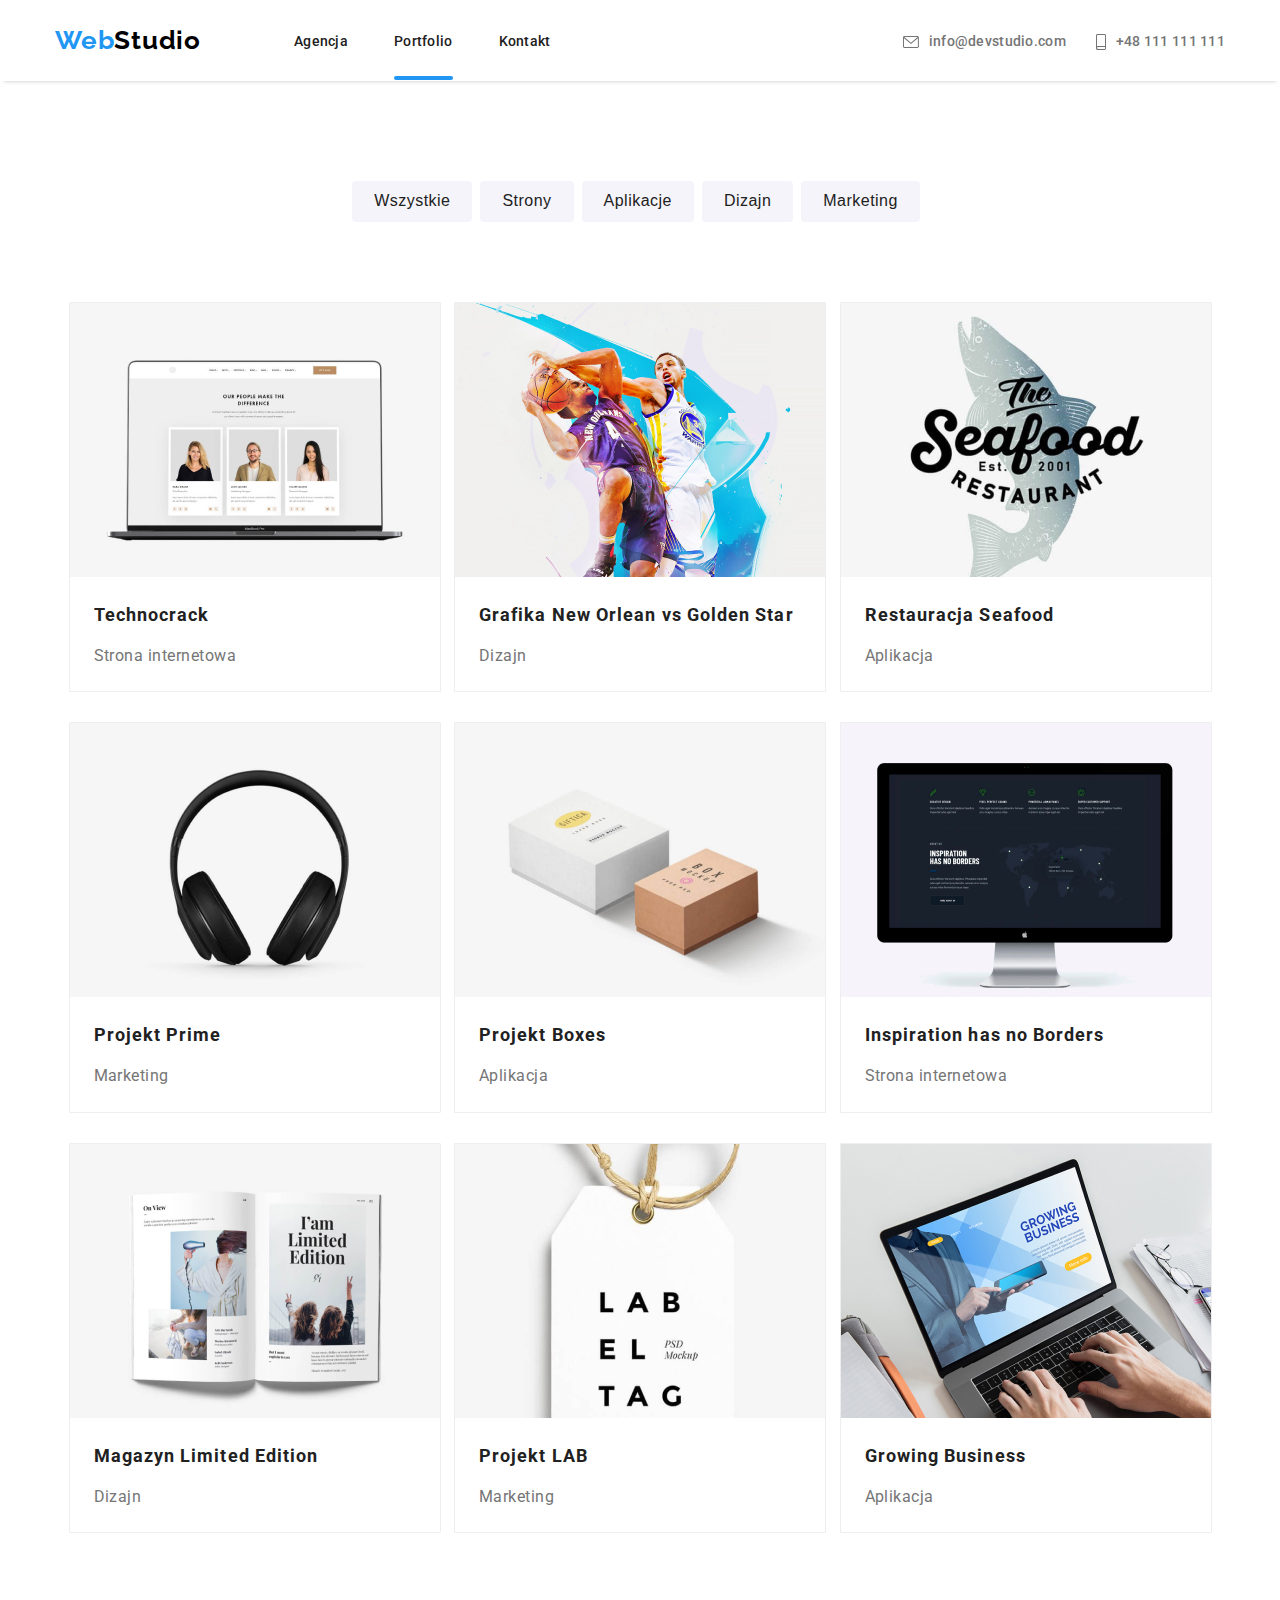
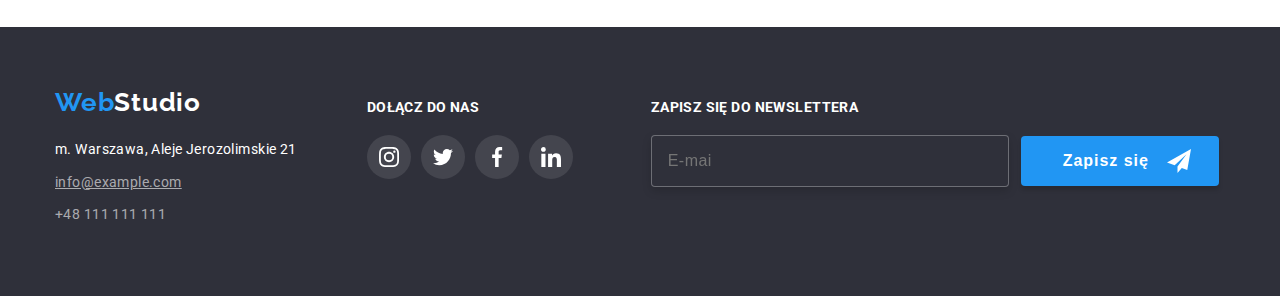
==== portfolio.html @ a0b30bcf "BEM" ====
<!DOCTYPE html>
<html lang="pl">
  <head>
    <meta charset="UTF-8" />
    <meta http-equiv="X-UA-Compatible" content="IE=edge" />
    <meta name="viewport" content="width=device-width, initial-scale=1.0" />
    <title>WebStudio</title>
    <link rel="preconnect" href="https://fonts.googleapis.com" />
    <link rel="preconnect" href="https://fonts.gstatic.com" crossorigin />
    <link
      href="https://fonts.googleapis.com/css2?family=Raleway:wght@700&family=Roboto:wght@400;500;700;900&display=swap"
      rel="stylesheet"
    />
    <link rel="stylesheet" href="./css/styles.css" />
  </head>
  <body>
    <header class="header header--underline">
      <div class="container nav-container">
        <div class="nav-left nav-container">
          <a class="header_logo" href="./"><span class="logo--blue">Web</span>Studio</a>
          <nav>
            <ul class="list-flex nav">
              <li><a class="nav_link" href="./">Agencja</a></li>
              <li><a class="nav_link nav_link--active" href="./portfolio.html">Portfolio</a></li>
              <li><a class="nav_link" href="#">Kontakt</a></li>
            </ul>
          </nav>
        </div>
        <ul class="list-flex contact">
          <li>
            <a class="contact_link" href="mailto:info@devstudio.com"
              ><svg class="contact_icon" width="16" height="12">
                <use href="./images/icons.svg#icon-envelope"></use></svg
              >info@devstudio.com</a
            >
          </li>
          <li>
            <a class="contact_link" href="tel:+48111111111"
              ><svg class="contact_icon" width="10" height="16">
                <use href="./images/icons.svg#icon-smartphone"></use></svg
              >+48 111 111 111</a
            >
          </li>
        </ul>
      </div>
    </header>
    <main>
      <section class="portfolio-nav">
        <div class="container">
          <ul class="list-flex">
            <li><button type="button" class="portfolio-nav_btn">Wszystkie</button></li>
            <li><button type="button" class="portfolio-nav_btn">Strony</button></li>
            <li><button type="button" class="portfolio-nav_btn">Aplikacje</button></li>
            <li><button type="button" class="portfolio-nav_btn">Dizajn</button></li>
            <li><button type="button" class="portfolio-nav_btn">Marketing</button></li>
          </ul>
        </div>
      </section>
      <section class="section portfolio">
        <div class="container">
          <ul class="list-flex portfolio_box">
            <li class="portfolio_display">
              <div class="portfolio_overlay">
                <img src="images/technocrack.jpg" alt="laptop" width="370" height="294" />
                <p class="portfolio_description">
                  Technocrack jest popularną platformą wykorzystywaną do rozpowszechniania
                  koronawirusa. Firmy wykorzystują tę platformę do celów szpiegowskich i ataków na
                  niezabezpieczone serwery konkurencji
                </p>
              </div>
              <h3 class="portfolio_header">Technocrack</h3>
              <p class="portfolio_product">Strona internetowa</p>
            </li>
            <li class="portfolio_display">
              <div class="portfolio_overlay">
                <img src="images/new-orlean.jpg" alt="koszykarze" width="370" height="294" />
                <p class="portfolio_description">
                  Technocrack jest popularną platformą wykorzystywaną do rozpowszechniania
                  koronawirusa. Firmy wykorzystują tę platformę do celów szpiegowskich i ataków na
                  niezabezpieczone serwery konkurencji
                </p>
              </div>
              <h3 class="portfolio_header">Grafika New Orlean vs Golden Star</h3>
              <p class="portfolio_product">Dizajn</p>
            </li>
            <li class="portfolio_display">
              <div class="portfolio_overlay">
                <img
                  src="images/seafood.jpg"
                  alt="logo restauracji seafood"
                  width="370"
                  height="294"
                />
                <p class="portfolio_description">
                  Technocrack jest popularną platformą wykorzystywaną do rozpowszechniania
                  koronawirusa. Firmy wykorzystują tę platformę do celów szpiegowskich i ataków na
                  niezabezpieczone serwery konkurencji
                </p>
              </div>
              <h3 class="portfolio_header">Restauracja Seafood</h3>
              <p class="portfolio_product">Aplikacja</p>
            </li>
            <li class="portfolio_display">
              <div class="portfolio_overlay">
                <img src="images/projekt-prime.jpg" alt="słuchawki" width="370" height="294" />
                <p class="portfolio_description">
                  Technocrack jest popularną platformą wykorzystywaną do rozpowszechniania
                  koronawirusa. Firmy wykorzystują tę platformę do celów szpiegowskich i ataków na
                  niezabezpieczone serwery konkurencji
                </p>
              </div>
              <h3 class="portfolio_header">Projekt Prime</h3>
              <p class="portfolio_product">Marketing</p>
            </li>
            <li class="portfolio_display">
              <div class="portfolio_overlay">
                <img src="images/project-boxes.jpg" alt="pudełka" width="370" height="294" />
                <p class="portfolio_description">
                  Technocrack jest popularną platformą wykorzystywaną do rozpowszechniania
                  koronawirusa. Firmy wykorzystują tę platformę do celów szpiegowskich i ataków na
                  niezabezpieczone serwery konkurencji
                </p>
              </div>
              <h3 class="portfolio_header">Projekt Boxes</h3>
              <p class="portfolio_product">Aplikacja</p>
            </li>
            <li class="portfolio_display">
              <div class="portfolio_overlay">
                <img src="images/inspiration.jpg" alt="monitor" width="370" height="294" />
                <p class="portfolio_description">
                  Technocrack jest popularną platformą wykorzystywaną do rozpowszechniania
                  koronawirusa. Firmy wykorzystują tę platformę do celów szpiegowskich i ataków na
                  niezabezpieczone serwery konkurencji
                </p>
              </div>
              <h3 class="portfolio_header">Inspiration has no Borders</h3>
              <p class="portfolio_product">Strona internetowa</p>
            </li>
            <li class="portfolio_display">
              <div class="portfolio_overlay">
                <img src="images/magazine.jpg" alt="magazyn" width="370" height="294" />
                <p class="portfolio_description">
                  Technocrack jest popularną platformą wykorzystywaną do rozpowszechniania
                  koronawirusa. Firmy wykorzystują tę platformę do celów szpiegowskich i ataków na
                  niezabezpieczone serwery konkurencji
                </p>
              </div>
              <h3 class="portfolio_header">Magazyn Limited Edition</h3>
              <p class="portfolio_product">Dizajn</p>
            </li>
            <li class="portfolio_display">
              <div class="portfolio_overlay">
                <img src="images/project-lab.jpg" alt="etykieta" width="370" height="294" />
                <p class="portfolio_description">
                  Technocrack jest popularną platformą wykorzystywaną do rozpowszechniania
                  koronawirusa. Firmy wykorzystują tę platformę do celów szpiegowskich i ataków na
                  niezabezpieczone serwery konkurencji
                </p>
              </div>
              <h3 class="portfolio_header">Projekt LAB</h3>
              <p class="portfolio_product">Marketing</p>
            </li>
            <li class="portfolio_display">
              <div class="portfolio_overlay">
                <img
                  src="images/growing-business.jpg"
                  alt="pisanie na klawiaturze laptopa"
                  width="370"
                  height="294"
                />
                <p class="portfolio_description">
                  Technocrack jest popularną platformą wykorzystywaną do rozpowszechniania
                  koronawirusa. Firmy wykorzystują tę platformę do celów szpiegowskich i ataków na
                  niezabezpieczone serwery konkurencji
                </p>
              </div>
              <h3 class="portfolio_header">Growing Business</h3>
              <p class="portfolio_product">Aplikacja</p>
            </li>
          </ul>
        </div>
      </section>
    </main>
    <footer class="footer">
      <div class="container footer_container">
        <div>
          <div class="footer_logo">
            <a href="./"><span class="logo--blue">Web</span>Studio</a>
          </div>
          <address>
            <p class="footer_address">m. Warszawa, Aleje Jerozolimskie 21</p>
            <p class="footer_address footer_address--odd">
              <a href="mailto:info@example.com">info@example.com</a>
            </p>
            <p class="footer_address"><a href="tel:+48111111111">+48 111 111 111</a></p>
          </address>
        </div>
        <div class="join">
          <h3 class="join_header">Dołącz do nas</h3>
          <ul class="list-flex join_social">
            <li>
              <a class="join_icon-box" href="#">
                <svg class="join_icon" width="20" height="20">
                  <use href="./images/icons.svg#icon-instagram"></use>
                </svg>
              </a>
            </li>
            <li>
              <a class="join_icon-box" href="#">
                <svg class="join_icon" width="20" height="20">
                  <use href="./images/icons.svg#icon-twitter"></use>
                </svg>
              </a>
            </li>
            <li>
              <a class="join_icon-box" href="#">
                <svg class="join_icon" width="20" height="20">
                  <use href="./images/icons.svg#icon-facebook"></use>
                </svg>
              </a>
            </li>
            <li>
              <a class="join_icon-box" href="#">
                <svg class="join_icon" width="20" height="20">
                  <use href="./images/icons.svg#icon-linkedin"></use>
                </svg>
              </a>
            </li>
          </ul>
        </div>
        <div class="newsletter">
          <h3 class="newsletter_header">Zapisz się do newslettera</h3>
          <form>
            <div class="newsletter_box">
              <label>
                <input
                  type="email"
                  name="email"
                  class="newsletter_input"
                  placeholder="E-mail"
                  autocomplete="on"
                />
              </label>
              <button class="newsletter_button" type="submit">
                Zapisz się
                <svg class="newsletter_icon" width="24" height="24">
                  <use href="./images/icons.svg#icon-send"></use>
                </svg>
              </button>
            </div>
          </form>
        </div>
      </div>
    </footer>
  </body>
</html>
---- css/styles.css ----
:root {
  --white: #fff;
  --dark-grey: #212121;
  --light-grey: #757575;
  --blue: #2196f3;
  --gunmetal: #2f303a;
  --complementary: #f5f4fa;
  --icon-grey: #afb1b8;
}

body {
  font-family: 'Roboto', sans-serif;
}

* {
  box-sizing: border-box;
  margin: 0;
  padding: 0;
}

.list-flex {
  list-style-type: none;
  display: flex;
}

.section {
  padding-bottom: 94px;
}

.container {
  max-width: 1200px;
  margin: 0 auto;
  padding-left: 15px;
  padding-right: 15px;
}

/* Nav section */

.header {
  padding: 25px 0;
}

.header--underline {
  box-shadow: 0px 4px 4px -4px rgba(0, 0, 0, 0.25);
}

.nav-container {
  display: flex;
  justify-content: space-between;
  align-items: center;
}

.nav-left {
  gap: 0 93px;
}

.header_logo,
.header_logo:link,
.header_logo:visited {
  color: #000;
  font-family: 'Raleway', sans-serif;
  font-weight: 700;
  font-size: 26px;
  line-height: 1.19;
  letter-spacing: 0.03em;
  text-decoration: none;
}

.logo--blue {
  color: var(--blue);
}

.nav {
  gap: 0 46px;
}

.nav_link:link,
.nav_link:visited {
  font-size: 14px;
  font-weight: 500;
  line-height: 1.14;
  color: var(--dark-grey);
  letter-spacing: 0.02em;
  text-decoration: none;
}

.nav_link:hover,
.nav_link:focus,
.nav_link:active {
  color: var(--blue);
}

.nav_link--active {
  position: relative;
  color: var(--blue);
}

.nav_link--active::after {
  content: '';
  position: absolute;
  display: block;
  top: 43px;
  width: 100%;
  height: 4px;
  border-radius: 2px;
  background-color: var(--blue);
}

.contact {
  gap: 0 30px;
}

.contact_link:link,
.contact_link:visited {
  font-size: 14px;
  font-weight: 500;
  line-height: 1.14;
  color: var(--light-grey);
  letter-spacing: 0.02em;
  text-decoration: none;
}

.contact_link:hover,
.contact_link:active,
.contact_link:focus {
  color: var(--blue);
}

.contact_icon {
  vertical-align: middle;
  margin-right: 10px;
  fill: currentColor;
}

/* Agencja */

.hero {
  background-color: var(--gunmetal);
}

.hero_image {
  background: linear-gradient(to right, rgba(47, 48, 58, 0.4), rgba(47, 48, 58, 0.4)),
    url(../images/background.png);

  text-align: center;
  padding: 200px 0;
  margin: 0 auto;
  display: flex;
  text-align: center;
  max-width: 1600px;
}

.hero_slogan {
  font-weight: 900;
  font-size: 44px;
  line-height: 1.36;
  color: var(--white);
  text-transform: uppercase;
  text-align: center;
  vertical-align: top;
  letter-spacing: 0.06em;
  margin-bottom: 30px;
  max-width: 696px;
}

.hero_button {
  font-size: 16px;
  line-height: 1.87;
  font-weight: 700;
  color: var(--white);
  background-color: var(--blue);
  border: var(--blue);
  text-align: center;
  letter-spacing: 0.06em;
  border-radius: 4px;
  cursor: pointer;
  padding: 10px 40px;
  white-space: nowrap;
  transition-property: background-color, color, box-shadow;
  transition-duration: 250ms;
  transition-timing-function: cubic-bezier(0.4, 0, 0.2, 1);
}

.hero_button:hover,
.hero_button:focus {
  background-color: var(--white);
  color: var(--blue);
  box-shadow: 2px 2px 5px 0px rgba(33, 150, 243, 0.8);
}

/* Lorem section */

.lorem-section {
  display: flex;
  gap: 30px;
}

.lorem-section_icon {
  background-color: var(--complementary);
  padding: 25px 102px;
  border-radius: 4px;
}

.lorem-section_header {
  color: var(--dark-grey);
  font-size: 14px;
  line-height: 1.14;
  text-transform: uppercase;
  font-weight: 700;
  letter-spacing: 0.03em;
  padding-bottom: 10px;
  padding-top: 30px;
  text-align: left;
}

.lorem-section_paragraph {
  color: var(--light-grey);
  font-size: 14px;
  line-height: 1.7;
  font-weight: 400;
  letter-spacing: 0.03em;
}

/* Mission */

.mission_flex {
  display: flex;
  justify-content: center;
}

.mission_header {
  color: var(--dark-grey);
  font-size: 36px;
  line-height: 1.16;
  font-weight: 700;
  text-align: center;
  vertical-align: top;
  letter-spacing: 0.03em;
  padding: 0px 424px 50px 424px;
  white-space: nowrap;
}

.mission_frame {
  margin: 15px;
}

.mission_box {
  position: relative;
}

.mission_title {
  position: absolute;
  background: rgba(47, 48, 58, 0.8);
  color: var(--white);
  padding: 27px;
  font-size: 14px;
  font-weight: 700;
  text-align: center;
  vertical-align: top;
  letter-spacing: 0.03em;
  text-transform: uppercase;
  white-space: nowrap;
  bottom: 0;
  right: 0;
  left: 0;
}

.mission_img {
  display: block;
}

/* Team */

.team {
  background-color: var(--complementary);
  display: flex;
  justify-content: space-evenly;
}

.team_header {
  color: var(--dark-grey);
  font-size: 36px;
  line-height: 1.16;
  font-weight: 700;
  text-align: center;
  vertical-align: top;
  letter-spacing: 0.03em;
  padding: 94px 495px 50px 495px;
  white-space: nowrap;
}

.team_box {
  justify-content: space-evenly;
}

.team_frame {
  background-color: var(--white);
  border-radius: 0px 0px 4px 4px;
  box-shadow: 0px 1px 3px rgba(0, 0, 0, 0.12), 0px 1px 1px rgba(0, 0, 0, 0.14),
    0px 2px 1px rgba(0, 0, 0, 0.2);
  align-items: center;
  padding-bottom: 30px;
}

.team_name {
  color: var(--dark-grey);
  font-size: 16px;
  line-height: 1.9;
  font-weight: 500;
  text-align: center;
  vertical-align: top;
  letter-spacing: 0.03em;
  padding: 30px 99px 10px;
}

.team_position {
  color: var(--light-grey);
  font-size: 16px;
  line-height: 1.9;
  font-weight: 400;
  text-align: center;
  vertical-align: top;
  letter-spacing: 0.03em;
}

.team_social-icons {
  display: flex;
  padding: 0 32px;
  margin-top: 16px;
  gap: 10px;
}

.team_icon-box {
  background: rgba(255, 255, 255, 0.1);
  border-radius: 50%;
  padding: 12px 12px;
}

.team_icon-box:hover {
  background: var(--blue);
}

.team_icon {
  fill: var(--icon-grey);
  vertical-align: middle;
}

.team_icon-box:hover > .team_icon {
  fill: var(--white);
}

/* Clients */

.clients_header {
  color: var(--dark-grey);
  font-size: 36px;
  line-height: 1.16;
  font-weight: 700;
  text-align: center;
  vertical-align: top;
  letter-spacing: 0.03em;
  padding: 94px 424px 50px 424px;
}

.clients_list {
  justify-content: center;
  gap: 30px;
  list-style-type: none;
  display: flex;
}

.clients_link {
  display: block;
  border: 1px solid var(--icon-grey);
  border-radius: 4px;
  fill: var(--icon-grey);
  padding: 17.71px 32px 14.25px 32px;
}

.clients_link:hover {
  fill: var(--blue);
  border: 1px solid var(--blue);
  border-radius: 4px;
}

/* Footer */

.footer {
  background-color: var(--gunmetal);
  padding: 60px 0px;
}

.footer_container {
  display: flex;
  gap: 70px;
}

.footer_logo,
.footer_logo a:link,
.footer_logo a:visited {
  color: var(--white);
  font-family: 'Raleway', sans-serif;
  font-weight: 700;
  font-size: 26px;
  line-height: 1.19;
  letter-spacing: 0.03em;
  text-decoration: none;
  padding-bottom: 20px;
}

.footer_address {
  font-style: normal;
  color: var(--white);
  font-size: 14px;
  line-height: 1.7;
  letter-spacing: 0.03em;
  padding-bottom: 9px;
}

.footer_address a:link {
  color: rgba(255, 255, 255, 0.6);
  text-decoration: none;
}

.footer_address--odd {
  text-decoration: underline rgba(255, 255, 255, 0.6);
}

.join_header {
  color: var(--white);
  font-size: 14px;
  line-height: 1.16;
  font-weight: 700;
  letter-spacing: 0.03em;
  margin-bottom: 20px;
  text-transform: uppercase;
  padding-top: 12px;
}

.join_social {
  gap: 10px;
}

.join_icon-box {
  display: flex;
  background: rgba(255, 255, 255, 0.1);
  border-radius: 50%;
  padding: 12px 12px;
}

.join_icon-box:hover {
  background: var(--blue);
}

.join_icon {
  fill: var(--white);
  vertical-align: middle;
}

.newsletter {
  padding-left: 8px;
  padding-top: 12px;
}

.newsletter_header {
  color: var(--white);
  font-size: 14px;
  line-height: 1.16;
  font-weight: 700;
  letter-spacing: 0.03em;
  margin-bottom: 20px;
  text-transform: uppercase;
}

.newsletter_box {
  display: flex;
  gap: 12px;
  align-items: center;
}

.newsletter_input {
  background-color: var(--gunmetal);
  color: rgba(255, 255, 255, 0.6);
  border: 1px solid rgba(255, 255, 255, 0.3);
  filter: drop-shadow(0px 4px 4px rgba(0, 0, 0, 0.15));
  border-radius: 4px;
  letter-spacing: 0.03em;
  font-weight: 400;
  font-size: 16px;
  line-height: 1.25;
  padding: 15px 295px 15px 16px;
  max-width: 358px;
}

.newsletter_input:hover,
.newsletter_input:focus,
.newsletter_input:active {
  border: 1px solid rgba(33, 150, 243, 0.3);
  outline: none;
}

.newsletter_button {
  font-size: 16px;
  line-height: 1.87;
  font-weight: 700;
  color: var(--white);
  background-color: var(--blue);
  border: var(--blue);
  letter-spacing: 0.06em;
  border-radius: 4px;
  box-shadow: 0px 4px 4px rgba(0, 0, 0, 0.15);
  cursor: pointer;
  white-space: nowrap;
  display: flex;
  align-items: center;
  gap: 18px;
  padding: 10px 28px 10px 42px;
  transition-property: background-color, color, box-shadow;
  transition-duration: 250ms;
  transition-timing-function: cubic-bezier(0.4, 0, 0.2, 1);
}

.newsletter_icon {
  fill: var(--white);
}

.newsletter_button:hover,
.newsletter_button:focus {
  background-color: var(--white);
  color: var(--blue);
  box-shadow: 2px 2px 5px 0px rgba(33, 150, 243, 0.8);
}

.newsletter_button:hover > .newsletter_icon,
.newsletter_button:focus > .newsletter_icon {
  fill: var(--blue);
}

/* Portfolio */

.portfolio-nav {
  display: flex;
  margin: 100px auto 50px auto;
}

.portfolio-nav_btn {
  background-color: var(--complementary);
  color: var(--dark-grey);
  border: none;
  border-radius: 4px;
  text-align: center;
  font-weight: 500;
  font-size: 16px;
  line-height: 1.8;
  letter-spacing: 0.03em;
  cursor: pointer;
  padding: 6px 22px;
  margin-right: 8px;
}

.portfolio-nav_btn:hover,
.portfolio-nav_btn:focus {
  background-color: var(--blue);
  color: var(--white);
  border: none;
  border-radius: 4px;
  text-align: center;
  font-weight: 500;
  font-size: 16px;
  line-height: 1.8;
  letter-spacing: 0.03em;
  box-shadow: 0px 3px 1px rgba(0, 0, 0, 0.1), 0px 1px 2px rgba(0, 0, 0, 0.08),
    0px 2px 2px rgba(0, 0, 0, 0.12);
}

.portfolio {
  display: flex;
}

.portfolio_box {
  flex-wrap: wrap;
  justify-content: space-evenly;
}

.portfolio_display {
  border: 1px solid #eee;
  border-radius: 1px;
  margin-top: 30px;
}

.portfolio_display:hover {
  box-shadow: 0px 1px 1px rgba(0, 0, 0, 0.12), 0px 4px 4px rgba(0, 0, 0, 0.06),
    1px 4px 6px rgba(0, 0, 0, 0.16);
  border: 1px solid #eeeeee;
  cursor: pointer;
}

.portfolio_overlay {
  position: relative;
  width: 370px;
  height: 274px;
  overflow: hidden;
}

.portfolio_description {
  position: absolute;
  bottom: 0;
  left: 0;
  width: 100%;
  height: 100%;
  background-color: rgba(33, 150, 243, 0.9);
  transform: translatey(100%);
  transition: transform 250ms cubic-bezier(0.4, 0, 0.2, 1);
  color: var(--white);
  font-size: 18px;
  line-height: 1.6;
  font-weight: 400;
  text-align: left;
  letter-spacing: 0.03em;
  padding: 49px 45px 49px 24px;
}

.portfolio_display:hover .portfolio_description {
  transform: translatey(0);
}

.portfolio_header {
  color: var(--dark-grey);
  font-size: 18px;
  line-height: 2;
  font-weight: 700;
  text-align: left;
  vertical-align: top;
  letter-spacing: 0.06em;
  padding: 20px 24px 4px 24px;
}

.portfolio_product {
  color: var(--light-grey);
  font-size: 16px;
  line-height: 1.9;
  font-weight: 400;
  text-align: left;
  vertical-align: top;
  letter-spacing: 0.03em;
  padding: 4px 24px 20px 24px;
}

/* Modal */

.modal_backdrop {
  position: fixed;
  left: 0;
  top: 0;
  width: 100%;
  height: 100%;
  background: rgba(0, 0, 0, 0.2);
  transition-property: visibility, opacity;
  transition-duration: 500ms;
  transition-timing-function: ease-in-out;
  z-index: 1;
}

.is-hidden {
  pointer-events: none;
  visibility: hidden;
  opacity: 0;
}

.modal {
  width: 528px;
  height: 581px;
  background: var(--white);
  box-shadow: 0px 1px 3px rgba(0, 0, 0, 0.12), 0px 1px 1px rgba(0, 0, 0, 0.14),
    0px 2px 1px rgba(0, 0, 0, 0.2);
  border-radius: 4px;
  position: fixed;
  left: 50%;
  top: 50%;
  visibility: visible;
  transform: translate(-50%, -50%);
  padding: 40px;
}

.modal_button {
  color: #000;
  background-color: var(--white);
  border: 1px solid rgba(0, 0, 0, 0.1);
  border-radius: 50%;
  cursor: pointer;
  position: absolute;
  right: 8px;
  top: 8px;
  width: 30px;
  height: 30px;
}

.modal_button:hover,
.modal_button:focus {
  color: var(--blue);
}

.modal_header {
  color: var(--dark-grey);
  font-size: 20px;
  line-height: 1.15;
  font-weight: 700;
  text-align: center;
  letter-spacing: 0.03em;
  margin-bottom: 12px;
}

.modal_label {
  color: var(--light-grey);
  font-style: normal;
  font-weight: 400;
  font-size: 12px;
  line-height: 1.1;
  letter-spacing: 0.01em;
  margin-bottom: 10px;
  text-align: left;
  position: relative;
  display: block;
}

.modal_icon {
  position: absolute;
  top: 33px;
  left: 15px;
  fill: var(--dark-grey);
}

.modal_label:hover > .modal_icon,
.modal_label:focus > .modal_icon,
.modal_label:active > .modal_icon {
  fill: var(--blue);
}

.modal_input {
  border: 1px solid rgba(33, 33, 33, 0.2);
  border-radius: 4px;
  width: 100%;
  height: 40px;
  display: block;
  margin-top: 4px;
  padding-left: 42px;
}

.modal_input:hover,
.modal_input:focus,
.modal_input:active {
  border: 1px solid var(--blue);
  border-radius: 4px;
  outline: none;
}

.modal_comment-box {
  color: rgba(117, 117, 117, 0.5);
  border: 1px solid rgba(33, 33, 33, 0.2);
  border-radius: 4px;
  letter-spacing: 0.01em;
  font-weight: 400;
  font-size: 12px;
  line-height: 1.16;
  font-style: normal;
  font-family: 'Roboto';
  width: 100%;
  height: 120px;
  resize: none;
  padding: 12px 16px;
  margin-top: 4px;
  margin-bottom: 10px;
}

.modal_comment-box:hover,
.modal_comment-box:focus,
.modal_comment-box:active {
  border: 1px solid var(--blue);
  border-radius: 4px;
  outline: none;
}

.modal_checkbox-label {
  position: relative;
  display: flex;
  align-items: center;
  margin-left: 14px;
  gap: 7px;
}

.modal_checkbox {
  background: #fff;
  appearance: none;
  border: 2px solid var(--dark-grey);
  width: 15px;
  height: 14px;
  border-radius: 2px;
  opacity: 0.8;
}

.modal_checkbox-checked {
  position: absolute;
  fill: var(--white);
  top: 50%;
  left: 1px;
  transform: translateY(-50%);
  opacity: 0;
  transition: opacity 250ms cubic-bezier(0.4, 0, 0.2, 1);
}

.modal_checkbox:checked {
  border: var(--blue);
  background: var(--blue);
}

.modal_checkbox:checked + .modal_checkbox-checked {
  opacity: 1;
  fill: var(--white);
}

.modal_terms {
  font-style: normal;
  font-weight: 400;
  font-size: 14px;
  line-height: 1.7;
  color: var(--light-grey);
  letter-spacing: 0.03em;
}

.modal_link {
  color: var(--blue);
}

.modal_submit-button {
  font-size: 16px;
  line-height: 1.87;
  font-weight: 700;
  color: var(--white);
  background-color: var(--blue);
  border: var(--blue);
  text-align: center;
  letter-spacing: 0.06em;
  border-radius: 4px;
  box-shadow: 0px 4px 4px rgba(0, 0, 0, 0.15);
  cursor: pointer;
  padding: 10px 76px;
  margin-top: 30px;
  transition: box-shadow 250ms cubic-bezier(0.4, 0, 0.2, 1);
}

.modal_submit-button:hover,
.modal_submit-button:focus {
  box-shadow: 5px 5px 5px 0px rgba(117, 117, 117, 1);
}
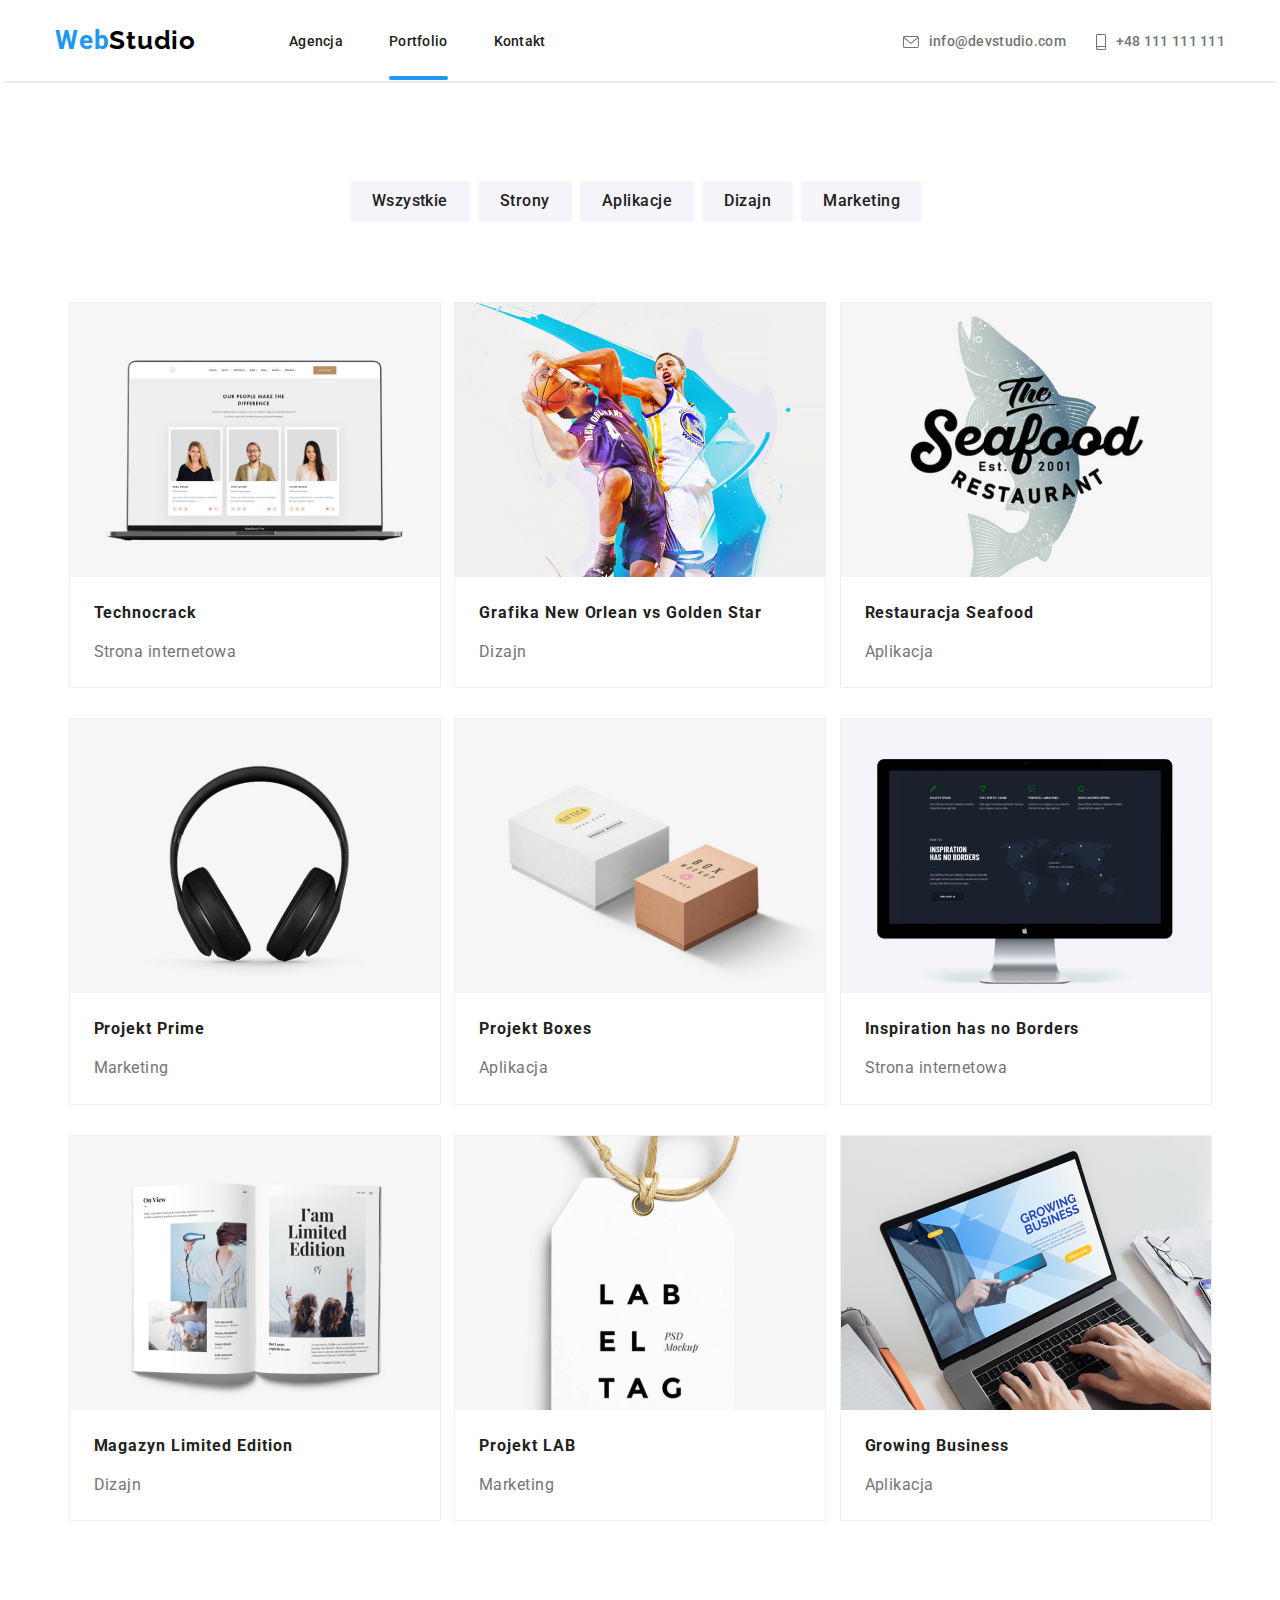
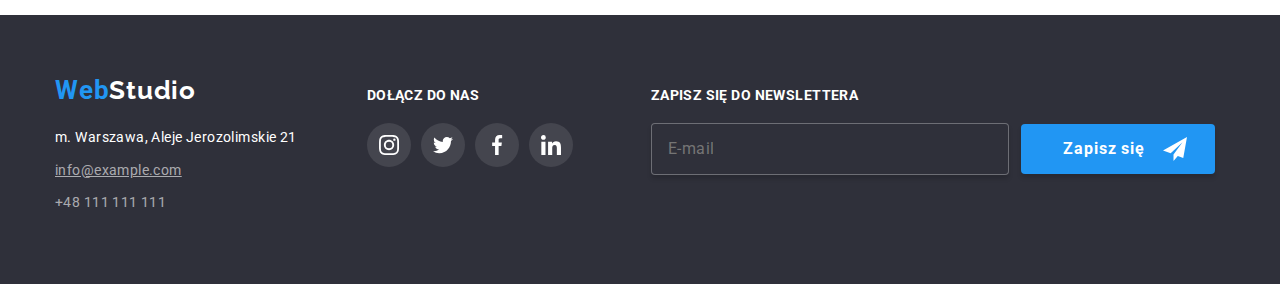
==== commit 8f7f86bf: "refactored CSS code" ====
--- a/portfolio.html
+++ b/portfolio.html
@@ -11,7 +11,7 @@
       href="https://fonts.googleapis.com/css2?family=Raleway:wght@700&family=Roboto:wght@400;500;700;900&display=swap"
       rel="stylesheet"
     />
-    <link rel="stylesheet" href="./css/styles.css" />
+    <link rel="stylesheet" href="./css/main.min.css" />
   </head>
   <body>
     <header class="header header--underline">
--- a/css/main.min.css
+++ b/css/main.min.css
@@ -0,0 +1 @@
+.logo,.footer_logo,.footer_logo a:link,.footer_logo a:visited,.header_logo,.header_logo:link,.header_logo:visited{font-family:"Raleway",sans-serif;font-weight:700;font-size:26px;line-height:1.19;letter-spacing:.03em;text-decoration:none}.button,.newsletter_button,.modal_submit-button,.hero_button{font-size:16px;line-height:1.87;font-weight:700;color:#fff;background-color:#2196f3;border:#2196f3;text-align:center;letter-spacing:.06em;border-radius:4px;cursor:pointer;white-space:nowrap}.info-header,.clients_header,.team_header,.mission_header{color:#212121;font-size:36px;line-height:1.16;font-weight:700;text-align:center;vertical-align:top;letter-spacing:.03em;white-space:nowrap}.social-box,.join_icon-box,.team_icon-box{background:rgba(255,255,255,.1);border-radius:50%;padding:12px 12px}.footer-header,.newsletter_header,.join_header{color:#fff;font-size:14px;line-height:1.16;font-weight:700;letter-spacing:.03em;margin-bottom:20px;text-transform:uppercase}.list-flex{list-style-type:none;display:-webkit-box;display:-ms-flexbox;display:flex}.section{padding-bottom:94px}.container{max-width:1200px;margin:0 auto;padding-left:15px;padding-right:15px}.header_logo,.header_logo:link,.header_logo:visited{color:#000}.logo--blue{color:#2196f3}.footer_logo,.footer_logo a:link,.footer_logo a:visited{color:#fff;padding-bottom:20px}.header{padding:25px 0}.header--underline{-webkit-box-shadow:0px 4px 4px -4px rgba(0,0,0,.25);box-shadow:0px 4px 4px -4px rgba(0,0,0,.25)}.nav-container{display:-webkit-box;display:-ms-flexbox;display:flex;-webkit-box-pack:justify;-ms-flex-pack:justify;justify-content:space-between;-webkit-box-align:center;-ms-flex-align:center;align-items:center}.nav-left{gap:0 93px}.nav{gap:0 46px}.nav_link:link,.nav_link:visited{font-size:14px;font-weight:500;line-height:1.14;color:#212121;letter-spacing:.02em;text-decoration:none}.nav_link:hover,.nav_link:focus,.nav_link:active{color:#2196f3}.nav_link--active{position:relative;color:#2196f3}.nav_link--active::after{content:"";position:absolute;display:block;top:43px;width:100%;height:4px;border-radius:2px;background-color:#2196f3}.contact{gap:0 30px}.contact_link:link,.contact_link:visited{font-size:14px;font-weight:500;line-height:1.14;color:#757575;letter-spacing:.02em;text-decoration:none}.contact_link:hover,.contact_link:active,.contact_link:focus{color:#2196f3}.contact_icon{vertical-align:middle;margin-right:10px;fill:currentColor}.hero{background-color:#2f303a}.hero_image{background:-webkit-gradient(linear, left top, right top, from(rgba(47, 48, 58, 0.4)), to(rgba(47, 48, 58, 0.4))),url(../images/background.png);background:linear-gradient(to right, rgba(47, 48, 58, 0.4), rgba(47, 48, 58, 0.4)),url(../images/background.png);text-align:center;padding:200px 0;margin:0 auto;display:-webkit-box;display:-ms-flexbox;display:flex;text-align:center;max-width:1600px}.hero_slogan{font-weight:900;font-size:44px;line-height:1.36;color:#fff;text-transform:uppercase;text-align:center;vertical-align:top;letter-spacing:.06em;margin-bottom:30px;max-width:696px}.hero_button{padding:10px 40px;white-space:nowrap;-webkit-transition-property:background-color,color,-webkit-box-shadow;transition-property:background-color,color,-webkit-box-shadow;transition-property:background-color,color,box-shadow;transition-property:background-color,color,box-shadow,-webkit-box-shadow;-webkit-transition-duration:250ms;transition-duration:250ms;-webkit-transition-timing-function:cubic-bezier(0.4, 0, 0.2, 1);transition-timing-function:cubic-bezier(0.4, 0, 0.2, 1)}.hero_button:hover,.hero_button:focus{background-color:#fff;color:#2196f3;-webkit-box-shadow:2px 2px 5px 0px rgba(33,150,243,.8);box-shadow:2px 2px 5px 0px rgba(33,150,243,.8)}.modal_backdrop{position:fixed;left:0;top:0;width:100%;height:100%;background:rgba(0,0,0,.2);-webkit-transition-property:visibility,opacity;transition-property:visibility,opacity;-webkit-transition-duration:500ms;transition-duration:500ms;-webkit-transition-timing-function:ease-in-out;transition-timing-function:ease-in-out;z-index:1}.is-hidden{pointer-events:none;visibility:hidden;opacity:0}.modal{width:528px;height:581px;background:#fff;-webkit-box-shadow:0px 1px 3px rgba(0,0,0,.12),0px 1px 1px rgba(0,0,0,.14),0px 2px 1px rgba(0,0,0,.2);box-shadow:0px 1px 3px rgba(0,0,0,.12),0px 1px 1px rgba(0,0,0,.14),0px 2px 1px rgba(0,0,0,.2);border-radius:4px;position:fixed;left:50%;top:50%;visibility:visible;-webkit-transform:translate(-50%, -50%);transform:translate(-50%, -50%);padding:40px}.modal_button{color:#000;background-color:#fff;border:1px solid rgba(0,0,0,.2);border-radius:50%;cursor:pointer;position:absolute;right:8px;top:8px;width:30px;height:30px}.modal_button:hover,.modal_button:focus{color:#2196f3}.modal_header{color:#212121;font-size:20px;line-height:1.15;font-weight:700;text-align:center;letter-spacing:.03em;margin-bottom:12px}.modal_label{color:#757575;font-style:normal;font-weight:400;font-size:12px;line-height:1.1;letter-spacing:.01em;margin-bottom:10px;text-align:left;position:relative;display:block}.modal_icon{position:absolute;top:33px;left:15px;fill:#212121}.modal_label:hover>.modal_icon,.modal_label:focus>.modal_icon,.modal_label:active>.modal_icon{fill:#2196f3}.modal_input{border:1px solid rgba(33,33,33,.2);border-radius:4px;width:100%;height:40px;display:block;margin-top:4px;padding-left:42px}.modal_input:hover,.modal_input:focus,.modal_input:active{border:1px solid #2196f3;border-radius:4px;outline:none}.modal_comment-box{color:rgba(117,117,117,.5);border:1px solid rgba(33,33,33,.2);border-radius:4px;letter-spacing:.01em;font-weight:400;font-size:12px;line-height:1.16;font-style:normal;font-family:"Roboto",sans-serif;width:100%;height:120px;resize:none;padding:12px 16px;margin-top:4px;margin-bottom:10px}.modal_comment-box:hover,.modal_comment-box:focus,.modal_comment-box:active{border:1px solid #2196f3;border-radius:4px;outline:none}.modal_checkbox-label{position:relative;display:-webkit-box;display:-ms-flexbox;display:flex;-webkit-box-align:center;-ms-flex-align:center;align-items:center;margin-left:14px;gap:7px}.modal_checkbox{background:#fff;-webkit-appearance:none;-moz-appearance:none;appearance:none;border:2px solid #212121;width:15px;height:14px;border-radius:2px;opacity:.8}.modal_checkbox-checked{position:absolute;fill:#fff;top:50%;left:1px;-webkit-transform:translateY(-50%);transform:translateY(-50%);opacity:0;-webkit-transition:opacity 250ms cubic-bezier(0.4, 0, 0.2, 1);transition:opacity 250ms cubic-bezier(0.4, 0, 0.2, 1)}.modal_checkbox:checked{border:#2196f3;background:#2196f3}.modal_checkbox:checked+.modal_checkbox-checked{opacity:1;fill:#fff}.modal_terms{font-style:normal;font-weight:400;font-size:14px;line-height:1.7;color:#757575;letter-spacing:.03em}.modal_link{color:#2196f3}.modal_submit-button{-webkit-box-shadow:0px 4px 4px rgba(0,0,0,.15);box-shadow:0px 4px 4px rgba(0,0,0,.15);padding:10px 76px;margin-top:30px;-webkit-transition:-webkit-box-shadow 250ms cubic-bezier(0.4, 0, 0.2, 1);transition:-webkit-box-shadow 250ms cubic-bezier(0.4, 0, 0.2, 1);transition:box-shadow 250ms cubic-bezier(0.4, 0, 0.2, 1);transition:box-shadow 250ms cubic-bezier(0.4, 0, 0.2, 1), -webkit-box-shadow 250ms cubic-bezier(0.4, 0, 0.2, 1)}.modal_submit-button:hover,.modal_submit-button:focus{-webkit-box-shadow:5px 5px 5px 0px #757575;box-shadow:5px 5px 5px 0px #757575}.lorem-section{display:-webkit-box;display:-ms-flexbox;display:flex;gap:30px}.lorem-section_icon{background-color:#f5f4fa;padding:25px 102px;border-radius:4px}.lorem-section_header{color:#212121;font-size:14px;line-height:1.14;text-transform:uppercase;font-weight:700;letter-spacing:.03em;padding-bottom:10px;padding-top:30px;text-align:left}.lorem-section_paragraph{color:#757575;font-size:14px;line-height:1.7;font-weight:400;letter-spacing:.03em}.mission_flex{display:-webkit-box;display:-ms-flexbox;display:flex;-webkit-box-pack:center;-ms-flex-pack:center;justify-content:center}.mission_header{padding:0px 424px 50px 424px}.mission_frame{margin:15px}.mission_box{position:relative}.mission_title{position:absolute;background:rgba(47,48,58,.8);color:#fff;padding:27px;font-size:14px;font-weight:700;text-align:center;vertical-align:top;letter-spacing:.03em;text-transform:uppercase;white-space:nowrap;bottom:0;right:0;left:0}.mission_img{display:block}.team{background-color:#f5f4fa;display:-webkit-box;display:-ms-flexbox;display:flex;-webkit-box-pack:space-evenly;-ms-flex-pack:space-evenly;justify-content:space-evenly}.team_header{padding:94px 495px 50px 495px}.team_box{-webkit-box-pack:space-evenly;-ms-flex-pack:space-evenly;justify-content:space-evenly}.team_frame{background-color:#fff;border-radius:0px 0px 4px 4px;-webkit-box-shadow:0px 1px 3px rgba(0,0,0,.12),0px 1px 1px rgba(0,0,0,.14),0px 2px 1px rgba(0,0,0,.2);box-shadow:0px 1px 3px rgba(0,0,0,.12),0px 1px 1px rgba(0,0,0,.14),0px 2px 1px rgba(0,0,0,.2);-webkit-box-align:center;-ms-flex-align:center;align-items:center;padding-bottom:30px}.team_name{color:#212121;font-size:16px;line-height:1.9;font-weight:500;text-align:center;vertical-align:top;letter-spacing:.03em;padding:30px 99px 10px}.team_position{color:#757575;font-size:16px;line-height:1.9;font-weight:400;text-align:center;vertical-align:top;letter-spacing:.03em}.team_social-icons{display:-webkit-box;display:-ms-flexbox;display:flex;padding:0 32px;margin-top:16px;gap:10px}.team_icon-box:hover{background:#2196f3}.team_icon{fill:#afb1b8;vertical-align:middle}.team_icon-box:hover>.team_icon{fill:#fff}.clients_header{padding:94px 424px 50px 424px}.clients_list{-webkit-box-pack:center;-ms-flex-pack:center;justify-content:center;gap:30px;list-style-type:none;display:-webkit-box;display:-ms-flexbox;display:flex}.clients_link{display:block;border:1px solid #afb1b8;border-radius:4px;fill:#afb1b8;padding:17.71px 32px 14.25px 32px}.clients_link:hover{fill:#2196f3;border:1px solid #2196f3;border-radius:4px}.footer{background-color:#2f303a;padding:60px 0px}.footer_container{display:-webkit-box;display:-ms-flexbox;display:flex;gap:70px}.footer_address{font-style:normal;color:#fff;font-size:14px;line-height:1.7;letter-spacing:.03em;padding-bottom:9px}.footer_address a:link{color:rgba(255,255,255,.6);text-decoration:none}.footer_address--odd{-webkit-text-decoration:underline rgba(255,255,255,.6);text-decoration:underline rgba(255,255,255,.6)}.join_header{padding-top:12px}.join_social{gap:10px}.join_icon-box{display:-webkit-box;display:-ms-flexbox;display:flex}.join_icon-box:hover{background:#2196f3}.join_icon{fill:#fff;vertical-align:middle}.newsletter{padding-left:8px;padding-top:12px}.newsletter_box{display:-webkit-box;display:-ms-flexbox;display:flex;gap:12px;-webkit-box-align:center;-ms-flex-align:center;align-items:center}.newsletter_input{background-color:#2f303a;color:rgba(255,255,255,.6);border:1px solid rgba(255,255,255,.3);-webkit-box-shadow:0px 4px 4px rgba(0,0,0,.15);box-shadow:0px 4px 4px rgba(0,0,0,.15);border-radius:4px;letter-spacing:.03em;font-weight:400;font-size:16px;line-height:1.25;padding:15px 295px 15px 16px;max-width:358px}.newsletter_input:hover,.newsletter_input:focus,.newsletter_input:active{border:1px solid rgba(33,150,243,.3);outline:none}.newsletter_button{-webkit-box-shadow:0px 4px 4px rgba(0,0,0,.15);box-shadow:0px 4px 4px rgba(0,0,0,.15);display:-webkit-box;display:-ms-flexbox;display:flex;-webkit-box-align:center;-ms-flex-align:center;align-items:center;gap:18px;padding:10px 28px 10px 42px;-webkit-transition-property:background-color,color,-webkit-box-shadow;transition-property:background-color,color,-webkit-box-shadow;transition-property:background-color,color,box-shadow;transition-property:background-color,color,box-shadow,-webkit-box-shadow;-webkit-transition-duration:250ms;transition-duration:250ms;-webkit-transition-timing-function:cubic-bezier(0.4, 0, 0.2, 1);transition-timing-function:cubic-bezier(0.4, 0, 0.2, 1)}.newsletter_button:hover,.newsletter_button:focus{background-color:#fff;color:#2196f3;-webkit-box-shadow:2px 2px 5px 0px rgba(33,150,243,.8);box-shadow:2px 2px 5px 0px rgba(33,150,243,.8)}.newsletter_icon{fill:#fff}.newsletter_button:hover>.newsletter_icon,.newsletter_button:focus>.newsletter_icon{fill:#2196f3}.portfolio-nav{display:-webkit-box;display:-ms-flexbox;display:flex;margin:100px auto 50px auto}.portfolio-nav_btn{background-color:#f5f4fa;color:#212121;border:none;border-radius:4px;text-align:center;font-weight:500;font-size:16px;line-height:1.8;letter-spacing:.03em;cursor:pointer;padding:6px 22px;margin-right:8px}.portfolio-nav_btn:hover,.portfolio-nav_btn:focus{background-color:#2196f3;color:#fff;border:none;border-radius:4px;text-align:center;font-weight:500;font-size:16px;line-height:1.8;letter-spacing:.03em;-webkit-box-shadow:0px 3px 1px rgba(0,0,0,.1),0px 1px 2px rgba(0,0,0,.08),0px 2px 2px rgba(0,0,0,.12);box-shadow:0px 3px 1px rgba(0,0,0,.1),0px 1px 2px rgba(0,0,0,.08),0px 2px 2px rgba(0,0,0,.12)}.portfolio{display:-webkit-box;display:-ms-flexbox;display:flex}.portfolio_box{-ms-flex-wrap:wrap;flex-wrap:wrap;-webkit-box-pack:space-evenly;-ms-flex-pack:space-evenly;justify-content:space-evenly}.portfolio_display{border:1px solid #eee;border-radius:1px;margin-top:30px}.portfolio_display:hover{-webkit-box-shadow:0px 1px 1px rgba(0,0,0,.12),0px 4px 4px rgba(0,0,0,.06),1px 4px 6px rgba(0,0,0,.16);box-shadow:0px 1px 1px rgba(0,0,0,.12),0px 4px 4px rgba(0,0,0,.06),1px 4px 6px rgba(0,0,0,.16);border:1px solid #eee;cursor:pointer}.portfolio_overlay{position:relative;width:370px;height:274px;overflow:hidden}.portfolio_description{position:absolute;bottom:0;left:0;width:100%;height:100%;background-color:rgba(33,150,243,.9);-webkit-transform:translatey(100%);transform:translatey(100%);-webkit-transition:-webkit-transform 250ms cubic-bezier(0.4, 0, 0.2, 1);transition:-webkit-transform 250ms cubic-bezier(0.4, 0, 0.2, 1);transition:transform 250ms cubic-bezier(0.4, 0, 0.2, 1);transition:transform 250ms cubic-bezier(0.4, 0, 0.2, 1), -webkit-transform 250ms cubic-bezier(0.4, 0, 0.2, 1);color:#fff;font-size:16px;line-height:1.6;font-weight:400;text-align:left;letter-spacing:.03em;padding:49px 45px 49px 24px}.portfolio_display:hover .portfolio_description{-webkit-transform:translatey(0);transform:translatey(0)}.portfolio_header{color:#212121;font-size:16px;line-height:2;font-weight:700;text-align:left;vertical-align:top;letter-spacing:.06em;padding:20px 24px 4px 24px}.portfolio_product{color:#757575;font-size:16px;line-height:1.9;font-weight:400;text-align:left;vertical-align:top;letter-spacing:.03em;padding:4px 24px 20px 24px}*{-webkit-box-sizing:border-box;box-sizing:border-box;margin:0;padding:0;font-family:"Roboto",sans-serif}/*# sourceMappingURL=main.min.css.map */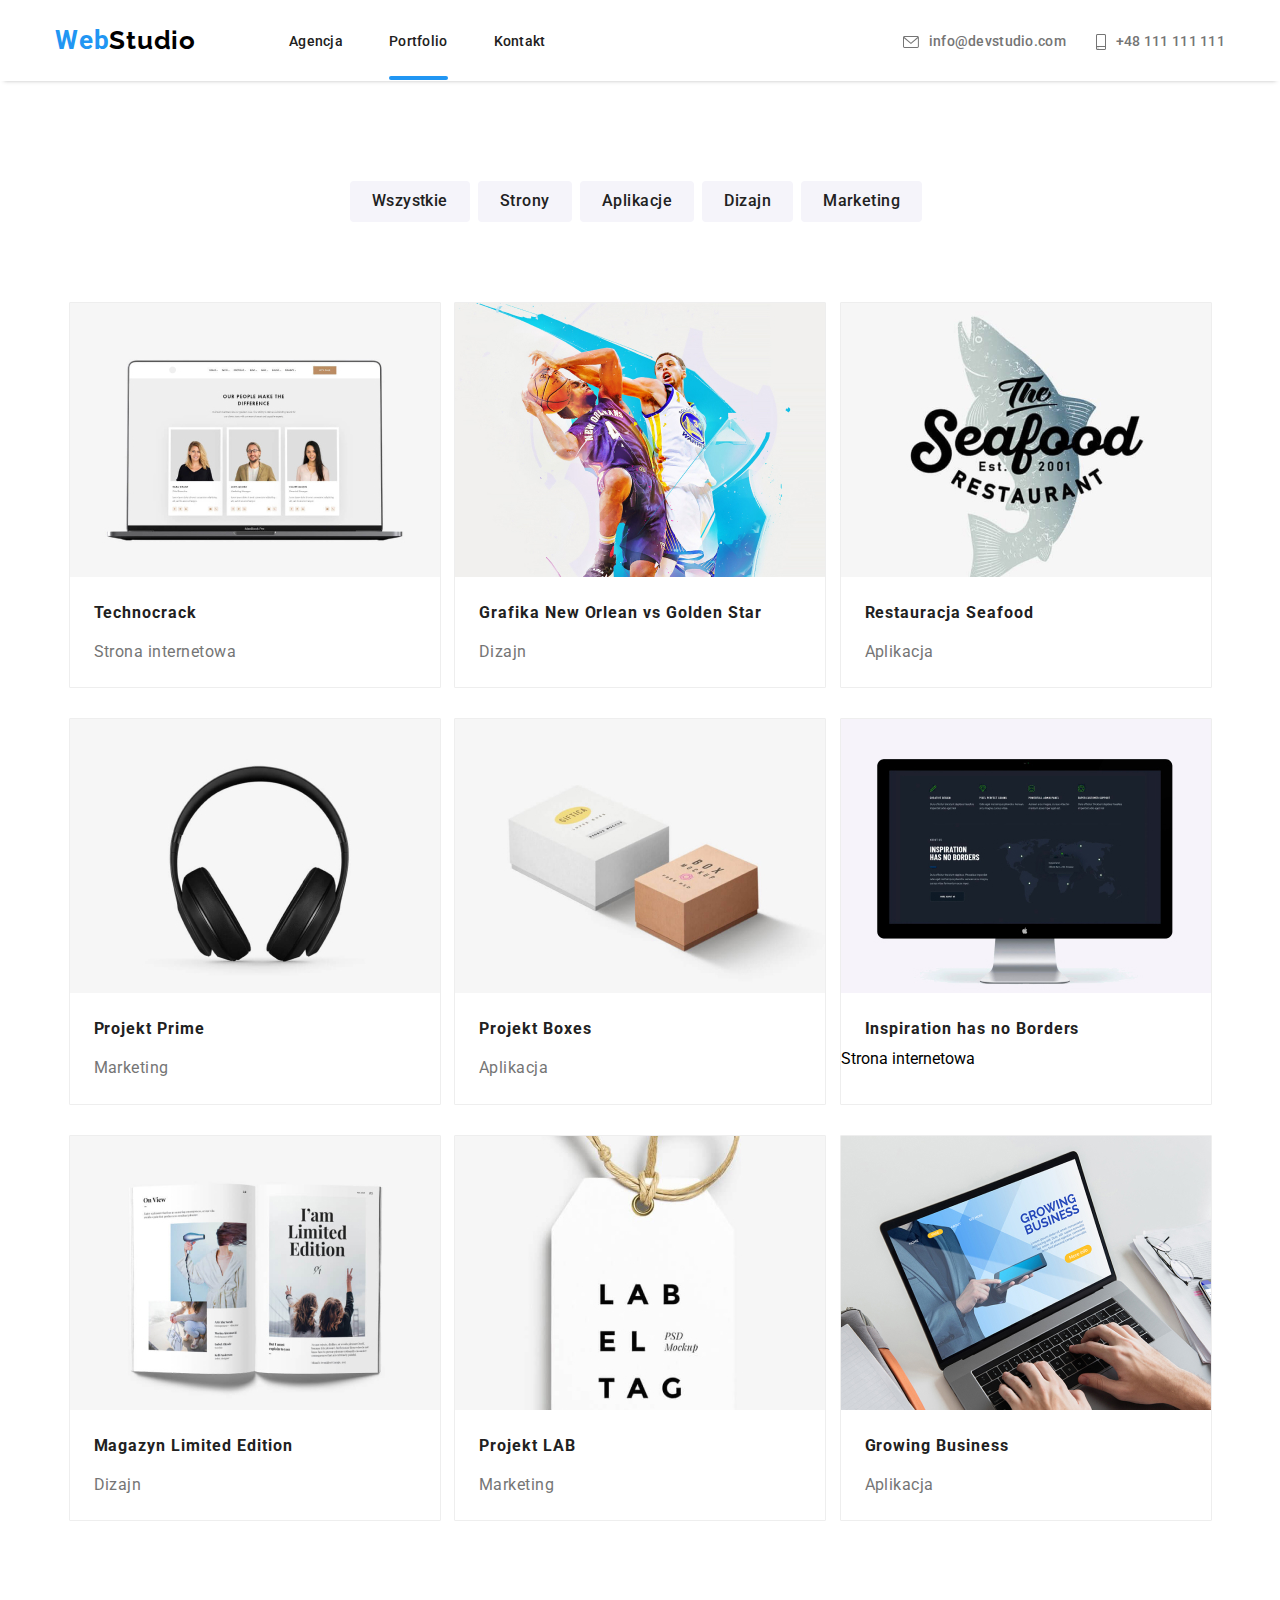
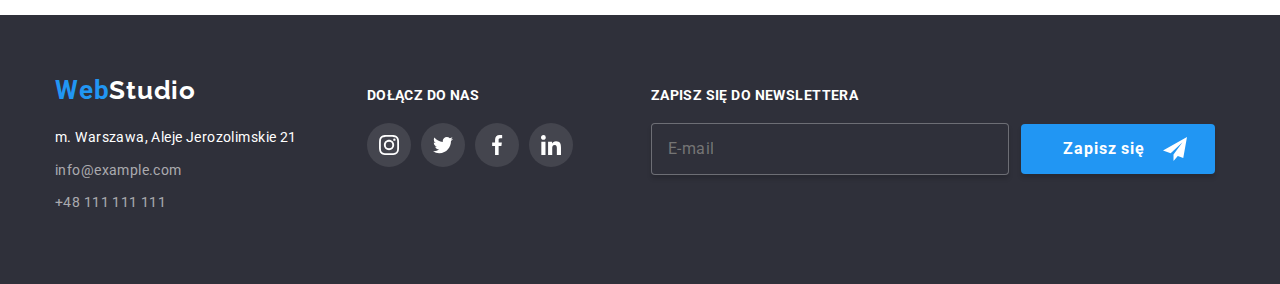
==== commit 636815e4: "corrected according to suggestions" ====
--- a/portfolio.html
+++ b/portfolio.html
@@ -15,28 +15,32 @@
   </head>
   <body>
     <header class="header header--underline">
-      <div class="container nav-container">
-        <div class="nav-left nav-container">
-          <a class="header_logo" href="./"><span class="logo--blue">Web</span>Studio</a>
+      <div class="container header__container">
+        <div class="header__nav header__container">
+          <a class="header__logo" href="./"><span class="logo--blue">Web</span>Studio</a>
           <nav>
-            <ul class="list-flex nav">
-              <li><a class="nav_link" href="./">Agencja</a></li>
-              <li><a class="nav_link nav_link--active" href="./portfolio.html">Portfolio</a></li>
-              <li><a class="nav_link" href="#">Kontakt</a></li>
+            <ul class="list-flex header__nav-items">
+              <li><a class="header__nav-link" href="./">Agencja</a></li>
+              <li>
+                <a class="header__nav-link header__nav-link--active" href="./portfolio.html"
+                  >Portfolio</a
+                >
+              </li>
+              <li><a class="header__nav-link" href="#">Kontakt</a></li>
             </ul>
           </nav>
         </div>
-        <ul class="list-flex contact">
+        <ul class="list-flex header__contact">
           <li>
-            <a class="contact_link" href="mailto:info@devstudio.com"
-              ><svg class="contact_icon" width="16" height="12">
+            <a class="header__contact-link" href="mailto:info@devstudio.com"
+              ><svg class="header__contact-icon" width="16" height="12">
                 <use href="./images/icons.svg#icon-envelope"></use></svg
               >info@devstudio.com</a
             >
           </li>
           <li>
-            <a class="contact_link" href="tel:+48111111111"
-              ><svg class="contact_icon" width="10" height="16">
+            <a class="header__contact-link" href="tel:+48111111111"
+              ><svg class="header__contact-icon" width="10" height="16">
                 <use href="./images/icons.svg#icon-smartphone"></use></svg
               >+48 111 111 111</a
             >
@@ -48,180 +52,180 @@
       <section class="portfolio-nav">
         <div class="container">
           <ul class="list-flex">
-            <li><button type="button" class="portfolio-nav_btn">Wszystkie</button></li>
-            <li><button type="button" class="portfolio-nav_btn">Strony</button></li>
-            <li><button type="button" class="portfolio-nav_btn">Aplikacje</button></li>
-            <li><button type="button" class="portfolio-nav_btn">Dizajn</button></li>
-            <li><button type="button" class="portfolio-nav_btn">Marketing</button></li>
+            <li><button type="button" class="portfolio-nav__btn">Wszystkie</button></li>
+            <li><button type="button" class="portfolio-nav__btn">Strony</button></li>
+            <li><button type="button" class="portfolio-nav__btn">Aplikacje</button></li>
+            <li><button type="button" class="portfolio-nav__btn">Dizajn</button></li>
+            <li><button type="button" class="portfolio-nav__btn">Marketing</button></li>
           </ul>
         </div>
       </section>
       <section class="section portfolio">
         <div class="container">
-          <ul class="list-flex portfolio_box">
-            <li class="portfolio_display">
-              <div class="portfolio_overlay">
+          <ul class="list-flex portfolio__box">
+            <li class="portfolio__display">
+              <div class="portfolio__overlay">
                 <img src="images/technocrack.jpg" alt="laptop" width="370" height="294" />
-                <p class="portfolio_description">
-                  Technocrack jest popularną platformą wykorzystywaną do rozpowszechniania
-                  koronawirusa. Firmy wykorzystują tę platformę do celów szpiegowskich i ataków na
-                  niezabezpieczone serwery konkurencji
-                </p>
-              </div>
-              <h3 class="portfolio_header">Technocrack</h3>
-              <p class="portfolio_product">Strona internetowa</p>
-            </li>
-            <li class="portfolio_display">
-              <div class="portfolio_overlay">
+                <p class="portfolio__description">
+                  Technocrack jest popularną platformą wykorzystywaną do rozpowszechniania
+                  koronawirusa. Firmy wykorzystują tę platformę do celów szpiegowskich i ataków na
+                  niezabezpieczone serwery konkurencji
+                </p>
+              </div>
+              <h3 class="portfolio__header">Technocrack</h3>
+              <p class="portfolio__product">Strona internetowa</p>
+            </li>
+            <li class="portfolio__display">
+              <div class="portfolio__overlay">
                 <img src="images/new-orlean.jpg" alt="koszykarze" width="370" height="294" />
-                <p class="portfolio_description">
-                  Technocrack jest popularną platformą wykorzystywaną do rozpowszechniania
-                  koronawirusa. Firmy wykorzystują tę platformę do celów szpiegowskich i ataków na
-                  niezabezpieczone serwery konkurencji
-                </p>
-              </div>
-              <h3 class="portfolio_header">Grafika New Orlean vs Golden Star</h3>
-              <p class="portfolio_product">Dizajn</p>
-            </li>
-            <li class="portfolio_display">
-              <div class="portfolio_overlay">
+                <p class="portfolio__description">
+                  Technocrack jest popularną platformą wykorzystywaną do rozpowszechniania
+                  koronawirusa. Firmy wykorzystują tę platformę do celów szpiegowskich i ataków na
+                  niezabezpieczone serwery konkurencji
+                </p>
+              </div>
+              <h3 class="portfolio__header">Grafika New Orlean vs Golden Star</h3>
+              <p class="portfolio__product">Dizajn</p>
+            </li>
+            <li class="portfolio__display">
+              <div class="portfolio__overlay">
                 <img
                   src="images/seafood.jpg"
                   alt="logo restauracji seafood"
                   width="370"
                   height="294"
                 />
-                <p class="portfolio_description">
-                  Technocrack jest popularną platformą wykorzystywaną do rozpowszechniania
-                  koronawirusa. Firmy wykorzystują tę platformę do celów szpiegowskich i ataków na
-                  niezabezpieczone serwery konkurencji
-                </p>
-              </div>
-              <h3 class="portfolio_header">Restauracja Seafood</h3>
-              <p class="portfolio_product">Aplikacja</p>
-            </li>
-            <li class="portfolio_display">
-              <div class="portfolio_overlay">
+                <p class="portfolio__description">
+                  Technocrack jest popularną platformą wykorzystywaną do rozpowszechniania
+                  koronawirusa. Firmy wykorzystują tę platformę do celów szpiegowskich i ataków na
+                  niezabezpieczone serwery konkurencji
+                </p>
+              </div>
+              <h3 class="portfolio__header">Restauracja Seafood</h3>
+              <p class="portfolio__product">Aplikacja</p>
+            </li>
+            <li class="portfolio__display">
+              <div class="portfolio__overlay">
                 <img src="images/projekt-prime.jpg" alt="słuchawki" width="370" height="294" />
-                <p class="portfolio_description">
-                  Technocrack jest popularną platformą wykorzystywaną do rozpowszechniania
-                  koronawirusa. Firmy wykorzystują tę platformę do celów szpiegowskich i ataków na
-                  niezabezpieczone serwery konkurencji
-                </p>
-              </div>
-              <h3 class="portfolio_header">Projekt Prime</h3>
-              <p class="portfolio_product">Marketing</p>
-            </li>
-            <li class="portfolio_display">
-              <div class="portfolio_overlay">
+                <p class="portfolio__description">
+                  Technocrack jest popularną platformą wykorzystywaną do rozpowszechniania
+                  koronawirusa. Firmy wykorzystują tę platformę do celów szpiegowskich i ataków na
+                  niezabezpieczone serwery konkurencji
+                </p>
+              </div>
+              <h3 class="portfolio__header">Projekt Prime</h3>
+              <p class="portfolio__product">Marketing</p>
+            </li>
+            <li class="portfolio__display">
+              <div class="portfolio__overlay">
                 <img src="images/project-boxes.jpg" alt="pudełka" width="370" height="294" />
-                <p class="portfolio_description">
-                  Technocrack jest popularną platformą wykorzystywaną do rozpowszechniania
-                  koronawirusa. Firmy wykorzystują tę platformę do celów szpiegowskich i ataków na
-                  niezabezpieczone serwery konkurencji
-                </p>
-              </div>
-              <h3 class="portfolio_header">Projekt Boxes</h3>
-              <p class="portfolio_product">Aplikacja</p>
-            </li>
-            <li class="portfolio_display">
-              <div class="portfolio_overlay">
+                <p class="portfolio__description">
+                  Technocrack jest popularną platformą wykorzystywaną do rozpowszechniania
+                  koronawirusa. Firmy wykorzystują tę platformę do celów szpiegowskich i ataków na
+                  niezabezpieczone serwery konkurencji
+                </p>
+              </div>
+              <h3 class="portfolio__header">Projekt Boxes</h3>
+              <p class="portfolio__product">Aplikacja</p>
+            </li>
+            <li class="portfolio__display">
+              <div class="portfolio__overlay">
                 <img src="images/inspiration.jpg" alt="monitor" width="370" height="294" />
-                <p class="portfolio_description">
-                  Technocrack jest popularną platformą wykorzystywaną do rozpowszechniania
-                  koronawirusa. Firmy wykorzystują tę platformę do celów szpiegowskich i ataków na
-                  niezabezpieczone serwery konkurencji
-                </p>
-              </div>
-              <h3 class="portfolio_header">Inspiration has no Borders</h3>
+                <p class="portfolio__description">
+                  Technocrack jest popularną platformą wykorzystywaną do rozpowszechniania
+                  koronawirusa. Firmy wykorzystują tę platformę do celów szpiegowskich i ataków na
+                  niezabezpieczone serwery konkurencji
+                </p>
+              </div>
+              <h3 class="portfolio__header">Inspiration has no Borders</h3>
               <p class="portfolio_product">Strona internetowa</p>
             </li>
-            <li class="portfolio_display">
-              <div class="portfolio_overlay">
+            <li class="portfolio__display">
+              <div class="portfolio__overlay">
                 <img src="images/magazine.jpg" alt="magazyn" width="370" height="294" />
-                <p class="portfolio_description">
-                  Technocrack jest popularną platformą wykorzystywaną do rozpowszechniania
-                  koronawirusa. Firmy wykorzystują tę platformę do celów szpiegowskich i ataków na
-                  niezabezpieczone serwery konkurencji
-                </p>
-              </div>
-              <h3 class="portfolio_header">Magazyn Limited Edition</h3>
-              <p class="portfolio_product">Dizajn</p>
-            </li>
-            <li class="portfolio_display">
-              <div class="portfolio_overlay">
+                <p class="portfolio__description">
+                  Technocrack jest popularną platformą wykorzystywaną do rozpowszechniania
+                  koronawirusa. Firmy wykorzystują tę platformę do celów szpiegowskich i ataków na
+                  niezabezpieczone serwery konkurencji
+                </p>
+              </div>
+              <h3 class="portfolio__header">Magazyn Limited Edition</h3>
+              <p class="portfolio__product">Dizajn</p>
+            </li>
+            <li class="portfolio__display">
+              <div class="portfolio__overlay">
                 <img src="images/project-lab.jpg" alt="etykieta" width="370" height="294" />
-                <p class="portfolio_description">
-                  Technocrack jest popularną platformą wykorzystywaną do rozpowszechniania
-                  koronawirusa. Firmy wykorzystują tę platformę do celów szpiegowskich i ataków na
-                  niezabezpieczone serwery konkurencji
-                </p>
-              </div>
-              <h3 class="portfolio_header">Projekt LAB</h3>
-              <p class="portfolio_product">Marketing</p>
-            </li>
-            <li class="portfolio_display">
-              <div class="portfolio_overlay">
+                <p class="portfolio__description">
+                  Technocrack jest popularną platformą wykorzystywaną do rozpowszechniania
+                  koronawirusa. Firmy wykorzystują tę platformę do celów szpiegowskich i ataków na
+                  niezabezpieczone serwery konkurencji
+                </p>
+              </div>
+              <h3 class="portfolio__header">Projekt LAB</h3>
+              <p class="portfolio__product">Marketing</p>
+            </li>
+            <li class="portfolio__display">
+              <div class="portfolio__overlay">
                 <img
                   src="images/growing-business.jpg"
                   alt="pisanie na klawiaturze laptopa"
                   width="370"
                   height="294"
                 />
-                <p class="portfolio_description">
-                  Technocrack jest popularną platformą wykorzystywaną do rozpowszechniania
-                  koronawirusa. Firmy wykorzystują tę platformę do celów szpiegowskich i ataków na
-                  niezabezpieczone serwery konkurencji
-                </p>
-              </div>
-              <h3 class="portfolio_header">Growing Business</h3>
-              <p class="portfolio_product">Aplikacja</p>
+                <p class="portfolio__description">
+                  Technocrack jest popularną platformą wykorzystywaną do rozpowszechniania
+                  koronawirusa. Firmy wykorzystują tę platformę do celów szpiegowskich i ataków na
+                  niezabezpieczone serwery konkurencji
+                </p>
+              </div>
+              <h3 class="portfolio__header">Growing Business</h3>
+              <p class="portfolio__product">Aplikacja</p>
             </li>
           </ul>
         </div>
       </section>
     </main>
     <footer class="footer">
-      <div class="container footer_container">
+      <div class="container footer__container">
         <div>
-          <div class="footer_logo">
+          <div class="footer__logo">
             <a href="./"><span class="logo--blue">Web</span>Studio</a>
           </div>
           <address>
-            <p class="footer_address">m. Warszawa, Aleje Jerozolimskie 21</p>
-            <p class="footer_address footer_address--odd">
+            <p class="footer__address">m. Warszawa, Aleje Jerozolimskie 21</p>
+            <p class="footer__address footer_address--odd">
               <a href="mailto:info@example.com">info@example.com</a>
             </p>
-            <p class="footer_address"><a href="tel:+48111111111">+48 111 111 111</a></p>
+            <p class="footer__address"><a href="tel:+48111111111">+48 111 111 111</a></p>
           </address>
         </div>
         <div class="join">
-          <h3 class="join_header">Dołącz do nas</h3>
-          <ul class="list-flex join_social">
-            <li>
-              <a class="join_icon-box" href="#">
-                <svg class="join_icon" width="20" height="20">
+          <h3 class="join__header">Dołącz do nas</h3>
+          <ul class="list-flex join__social">
+            <li>
+              <a class="join__icon-box" href="#">
+                <svg class="join__icon" width="20" height="20">
                   <use href="./images/icons.svg#icon-instagram"></use>
                 </svg>
               </a>
             </li>
             <li>
-              <a class="join_icon-box" href="#">
-                <svg class="join_icon" width="20" height="20">
+              <a class="join__icon-box" href="#">
+                <svg class="join__icon" width="20" height="20">
                   <use href="./images/icons.svg#icon-twitter"></use>
                 </svg>
               </a>
             </li>
             <li>
-              <a class="join_icon-box" href="#">
-                <svg class="join_icon" width="20" height="20">
+              <a class="join__icon-box" href="#">
+                <svg class="join__icon" width="20" height="20">
                   <use href="./images/icons.svg#icon-facebook"></use>
                 </svg>
               </a>
             </li>
             <li>
-              <a class="join_icon-box" href="#">
-                <svg class="join_icon" width="20" height="20">
+              <a class="join__icon-box" href="#">
+                <svg class="join__icon" width="20" height="20">
                   <use href="./images/icons.svg#icon-linkedin"></use>
                 </svg>
               </a>
@@ -229,21 +233,21 @@
           </ul>
         </div>
         <div class="newsletter">
-          <h3 class="newsletter_header">Zapisz się do newslettera</h3>
+          <h3 class="newsletter__header">Zapisz się do newslettera</h3>
           <form>
-            <div class="newsletter_box">
+            <div class="newsletter__box">
               <label>
                 <input
                   type="email"
                   name="email"
-                  class="newsletter_input"
+                  class="newsletter__input"
                   placeholder="E-mail"
                   autocomplete="on"
                 />
               </label>
-              <button class="newsletter_button" type="submit">
+              <button class="newsletter__button" type="submit">
                 Zapisz się
-                <svg class="newsletter_icon" width="24" height="24">
+                <svg class="newsletter__icon" width="24" height="24">
                   <use href="./images/icons.svg#icon-send"></use>
                 </svg>
               </button>
--- a/css/main.min.css
+++ b/css/main.min.css
@@ -1 +1 @@
-.logo,.footer_logo,.footer_logo a:link,.footer_logo a:visited,.header_logo,.header_logo:link,.header_logo:visited{font-family:"Raleway",sans-serif;font-weight:700;font-size:26px;line-height:1.19;letter-spacing:.03em;text-decoration:none}.button,.newsletter_button,.modal_submit-button,.hero_button{font-size:16px;line-height:1.87;font-weight:700;color:#fff;background-color:#2196f3;border:#2196f3;text-align:center;letter-spacing:.06em;border-radius:4px;cursor:pointer;white-space:nowrap}.info-header,.clients_header,.team_header,.mission_header{color:#212121;font-size:36px;line-height:1.16;font-weight:700;text-align:center;vertical-align:top;letter-spacing:.03em;white-space:nowrap}.social-box,.join_icon-box,.team_icon-box{background:rgba(255,255,255,.1);border-radius:50%;padding:12px 12px}.footer-header,.newsletter_header,.join_header{color:#fff;font-size:14px;line-height:1.16;font-weight:700;letter-spacing:.03em;margin-bottom:20px;text-transform:uppercase}.list-flex{list-style-type:none;display:-webkit-box;display:-ms-flexbox;display:flex}.section{padding-bottom:94px}.container{max-width:1200px;margin:0 auto;padding-left:15px;padding-right:15px}.header_logo,.header_logo:link,.header_logo:visited{color:#000}.logo--blue{color:#2196f3}.footer_logo,.footer_logo a:link,.footer_logo a:visited{color:#fff;padding-bottom:20px}.header{padding:25px 0}.header--underline{-webkit-box-shadow:0px 4px 4px -4px rgba(0,0,0,.25);box-shadow:0px 4px 4px -4px rgba(0,0,0,.25)}.nav-container{display:-webkit-box;display:-ms-flexbox;display:flex;-webkit-box-pack:justify;-ms-flex-pack:justify;justify-content:space-between;-webkit-box-align:center;-ms-flex-align:center;align-items:center}.nav-left{gap:0 93px}.nav{gap:0 46px}.nav_link:link,.nav_link:visited{font-size:14px;font-weight:500;line-height:1.14;color:#212121;letter-spacing:.02em;text-decoration:none}.nav_link:hover,.nav_link:focus,.nav_link:active{color:#2196f3}.nav_link--active{position:relative;color:#2196f3}.nav_link--active::after{content:"";position:absolute;display:block;top:43px;width:100%;height:4px;border-radius:2px;background-color:#2196f3}.contact{gap:0 30px}.contact_link:link,.contact_link:visited{font-size:14px;font-weight:500;line-height:1.14;color:#757575;letter-spacing:.02em;text-decoration:none}.contact_link:hover,.contact_link:active,.contact_link:focus{color:#2196f3}.contact_icon{vertical-align:middle;margin-right:10px;fill:currentColor}.hero{background-color:#2f303a}.hero_image{background:-webkit-gradient(linear, left top, right top, from(rgba(47, 48, 58, 0.4)), to(rgba(47, 48, 58, 0.4))),url(../images/background.png);background:linear-gradient(to right, rgba(47, 48, 58, 0.4), rgba(47, 48, 58, 0.4)),url(../images/background.png);text-align:center;padding:200px 0;margin:0 auto;display:-webkit-box;display:-ms-flexbox;display:flex;text-align:center;max-width:1600px}.hero_slogan{font-weight:900;font-size:44px;line-height:1.36;color:#fff;text-transform:uppercase;text-align:center;vertical-align:top;letter-spacing:.06em;margin-bottom:30px;max-width:696px}.hero_button{padding:10px 40px;white-space:nowrap;-webkit-transition-property:background-color,color,-webkit-box-shadow;transition-property:background-color,color,-webkit-box-shadow;transition-property:background-color,color,box-shadow;transition-property:background-color,color,box-shadow,-webkit-box-shadow;-webkit-transition-duration:250ms;transition-duration:250ms;-webkit-transition-timing-function:cubic-bezier(0.4, 0, 0.2, 1);transition-timing-function:cubic-bezier(0.4, 0, 0.2, 1)}.hero_button:hover,.hero_button:focus{background-color:#fff;color:#2196f3;-webkit-box-shadow:2px 2px 5px 0px rgba(33,150,243,.8);box-shadow:2px 2px 5px 0px rgba(33,150,243,.8)}.modal_backdrop{position:fixed;left:0;top:0;width:100%;height:100%;background:rgba(0,0,0,.2);-webkit-transition-property:visibility,opacity;transition-property:visibility,opacity;-webkit-transition-duration:500ms;transition-duration:500ms;-webkit-transition-timing-function:ease-in-out;transition-timing-function:ease-in-out;z-index:1}.is-hidden{pointer-events:none;visibility:hidden;opacity:0}.modal{width:528px;height:581px;background:#fff;-webkit-box-shadow:0px 1px 3px rgba(0,0,0,.12),0px 1px 1px rgba(0,0,0,.14),0px 2px 1px rgba(0,0,0,.2);box-shadow:0px 1px 3px rgba(0,0,0,.12),0px 1px 1px rgba(0,0,0,.14),0px 2px 1px rgba(0,0,0,.2);border-radius:4px;position:fixed;left:50%;top:50%;visibility:visible;-webkit-transform:translate(-50%, -50%);transform:translate(-50%, -50%);padding:40px}.modal_button{color:#000;background-color:#fff;border:1px solid rgba(0,0,0,.2);border-radius:50%;cursor:pointer;position:absolute;right:8px;top:8px;width:30px;height:30px}.modal_button:hover,.modal_button:focus{color:#2196f3}.modal_header{color:#212121;font-size:20px;line-height:1.15;font-weight:700;text-align:center;letter-spacing:.03em;margin-bottom:12px}.modal_label{color:#757575;font-style:normal;font-weight:400;font-size:12px;line-height:1.1;letter-spacing:.01em;margin-bottom:10px;text-align:left;position:relative;display:block}.modal_icon{position:absolute;top:33px;left:15px;fill:#212121}.modal_label:hover>.modal_icon,.modal_label:focus>.modal_icon,.modal_label:active>.modal_icon{fill:#2196f3}.modal_input{border:1px solid rgba(33,33,33,.2);border-radius:4px;width:100%;height:40px;display:block;margin-top:4px;padding-left:42px}.modal_input:hover,.modal_input:focus,.modal_input:active{border:1px solid #2196f3;border-radius:4px;outline:none}.modal_comment-box{color:rgba(117,117,117,.5);border:1px solid rgba(33,33,33,.2);border-radius:4px;letter-spacing:.01em;font-weight:400;font-size:12px;line-height:1.16;font-style:normal;font-family:"Roboto",sans-serif;width:100%;height:120px;resize:none;padding:12px 16px;margin-top:4px;margin-bottom:10px}.modal_comment-box:hover,.modal_comment-box:focus,.modal_comment-box:active{border:1px solid #2196f3;border-radius:4px;outline:none}.modal_checkbox-label{position:relative;display:-webkit-box;display:-ms-flexbox;display:flex;-webkit-box-align:center;-ms-flex-align:center;align-items:center;margin-left:14px;gap:7px}.modal_checkbox{background:#fff;-webkit-appearance:none;-moz-appearance:none;appearance:none;border:2px solid #212121;width:15px;height:14px;border-radius:2px;opacity:.8}.modal_checkbox-checked{position:absolute;fill:#fff;top:50%;left:1px;-webkit-transform:translateY(-50%);transform:translateY(-50%);opacity:0;-webkit-transition:opacity 250ms cubic-bezier(0.4, 0, 0.2, 1);transition:opacity 250ms cubic-bezier(0.4, 0, 0.2, 1)}.modal_checkbox:checked{border:#2196f3;background:#2196f3}.modal_checkbox:checked+.modal_checkbox-checked{opacity:1;fill:#fff}.modal_terms{font-style:normal;font-weight:400;font-size:14px;line-height:1.7;color:#757575;letter-spacing:.03em}.modal_link{color:#2196f3}.modal_submit-button{-webkit-box-shadow:0px 4px 4px rgba(0,0,0,.15);box-shadow:0px 4px 4px rgba(0,0,0,.15);padding:10px 76px;margin-top:30px;-webkit-transition:-webkit-box-shadow 250ms cubic-bezier(0.4, 0, 0.2, 1);transition:-webkit-box-shadow 250ms cubic-bezier(0.4, 0, 0.2, 1);transition:box-shadow 250ms cubic-bezier(0.4, 0, 0.2, 1);transition:box-shadow 250ms cubic-bezier(0.4, 0, 0.2, 1), -webkit-box-shadow 250ms cubic-bezier(0.4, 0, 0.2, 1)}.modal_submit-button:hover,.modal_submit-button:focus{-webkit-box-shadow:5px 5px 5px 0px #757575;box-shadow:5px 5px 5px 0px #757575}.lorem-section{display:-webkit-box;display:-ms-flexbox;display:flex;gap:30px}.lorem-section_icon{background-color:#f5f4fa;padding:25px 102px;border-radius:4px}.lorem-section_header{color:#212121;font-size:14px;line-height:1.14;text-transform:uppercase;font-weight:700;letter-spacing:.03em;padding-bottom:10px;padding-top:30px;text-align:left}.lorem-section_paragraph{color:#757575;font-size:14px;line-height:1.7;font-weight:400;letter-spacing:.03em}.mission_flex{display:-webkit-box;display:-ms-flexbox;display:flex;-webkit-box-pack:center;-ms-flex-pack:center;justify-content:center}.mission_header{padding:0px 424px 50px 424px}.mission_frame{margin:15px}.mission_box{position:relative}.mission_title{position:absolute;background:rgba(47,48,58,.8);color:#fff;padding:27px;font-size:14px;font-weight:700;text-align:center;vertical-align:top;letter-spacing:.03em;text-transform:uppercase;white-space:nowrap;bottom:0;right:0;left:0}.mission_img{display:block}.team{background-color:#f5f4fa;display:-webkit-box;display:-ms-flexbox;display:flex;-webkit-box-pack:space-evenly;-ms-flex-pack:space-evenly;justify-content:space-evenly}.team_header{padding:94px 495px 50px 495px}.team_box{-webkit-box-pack:space-evenly;-ms-flex-pack:space-evenly;justify-content:space-evenly}.team_frame{background-color:#fff;border-radius:0px 0px 4px 4px;-webkit-box-shadow:0px 1px 3px rgba(0,0,0,.12),0px 1px 1px rgba(0,0,0,.14),0px 2px 1px rgba(0,0,0,.2);box-shadow:0px 1px 3px rgba(0,0,0,.12),0px 1px 1px rgba(0,0,0,.14),0px 2px 1px rgba(0,0,0,.2);-webkit-box-align:center;-ms-flex-align:center;align-items:center;padding-bottom:30px}.team_name{color:#212121;font-size:16px;line-height:1.9;font-weight:500;text-align:center;vertical-align:top;letter-spacing:.03em;padding:30px 99px 10px}.team_position{color:#757575;font-size:16px;line-height:1.9;font-weight:400;text-align:center;vertical-align:top;letter-spacing:.03em}.team_social-icons{display:-webkit-box;display:-ms-flexbox;display:flex;padding:0 32px;margin-top:16px;gap:10px}.team_icon-box:hover{background:#2196f3}.team_icon{fill:#afb1b8;vertical-align:middle}.team_icon-box:hover>.team_icon{fill:#fff}.clients_header{padding:94px 424px 50px 424px}.clients_list{-webkit-box-pack:center;-ms-flex-pack:center;justify-content:center;gap:30px;list-style-type:none;display:-webkit-box;display:-ms-flexbox;display:flex}.clients_link{display:block;border:1px solid #afb1b8;border-radius:4px;fill:#afb1b8;padding:17.71px 32px 14.25px 32px}.clients_link:hover{fill:#2196f3;border:1px solid #2196f3;border-radius:4px}.footer{background-color:#2f303a;padding:60px 0px}.footer_container{display:-webkit-box;display:-ms-flexbox;display:flex;gap:70px}.footer_address{font-style:normal;color:#fff;font-size:14px;line-height:1.7;letter-spacing:.03em;padding-bottom:9px}.footer_address a:link{color:rgba(255,255,255,.6);text-decoration:none}.footer_address--odd{-webkit-text-decoration:underline rgba(255,255,255,.6);text-decoration:underline rgba(255,255,255,.6)}.join_header{padding-top:12px}.join_social{gap:10px}.join_icon-box{display:-webkit-box;display:-ms-flexbox;display:flex}.join_icon-box:hover{background:#2196f3}.join_icon{fill:#fff;vertical-align:middle}.newsletter{padding-left:8px;padding-top:12px}.newsletter_box{display:-webkit-box;display:-ms-flexbox;display:flex;gap:12px;-webkit-box-align:center;-ms-flex-align:center;align-items:center}.newsletter_input{background-color:#2f303a;color:rgba(255,255,255,.6);border:1px solid rgba(255,255,255,.3);-webkit-box-shadow:0px 4px 4px rgba(0,0,0,.15);box-shadow:0px 4px 4px rgba(0,0,0,.15);border-radius:4px;letter-spacing:.03em;font-weight:400;font-size:16px;line-height:1.25;padding:15px 295px 15px 16px;max-width:358px}.newsletter_input:hover,.newsletter_input:focus,.newsletter_input:active{border:1px solid rgba(33,150,243,.3);outline:none}.newsletter_button{-webkit-box-shadow:0px 4px 4px rgba(0,0,0,.15);box-shadow:0px 4px 4px rgba(0,0,0,.15);display:-webkit-box;display:-ms-flexbox;display:flex;-webkit-box-align:center;-ms-flex-align:center;align-items:center;gap:18px;padding:10px 28px 10px 42px;-webkit-transition-property:background-color,color,-webkit-box-shadow;transition-property:background-color,color,-webkit-box-shadow;transition-property:background-color,color,box-shadow;transition-property:background-color,color,box-shadow,-webkit-box-shadow;-webkit-transition-duration:250ms;transition-duration:250ms;-webkit-transition-timing-function:cubic-bezier(0.4, 0, 0.2, 1);transition-timing-function:cubic-bezier(0.4, 0, 0.2, 1)}.newsletter_button:hover,.newsletter_button:focus{background-color:#fff;color:#2196f3;-webkit-box-shadow:2px 2px 5px 0px rgba(33,150,243,.8);box-shadow:2px 2px 5px 0px rgba(33,150,243,.8)}.newsletter_icon{fill:#fff}.newsletter_button:hover>.newsletter_icon,.newsletter_button:focus>.newsletter_icon{fill:#2196f3}.portfolio-nav{display:-webkit-box;display:-ms-flexbox;display:flex;margin:100px auto 50px auto}.portfolio-nav_btn{background-color:#f5f4fa;color:#212121;border:none;border-radius:4px;text-align:center;font-weight:500;font-size:16px;line-height:1.8;letter-spacing:.03em;cursor:pointer;padding:6px 22px;margin-right:8px}.portfolio-nav_btn:hover,.portfolio-nav_btn:focus{background-color:#2196f3;color:#fff;border:none;border-radius:4px;text-align:center;font-weight:500;font-size:16px;line-height:1.8;letter-spacing:.03em;-webkit-box-shadow:0px 3px 1px rgba(0,0,0,.1),0px 1px 2px rgba(0,0,0,.08),0px 2px 2px rgba(0,0,0,.12);box-shadow:0px 3px 1px rgba(0,0,0,.1),0px 1px 2px rgba(0,0,0,.08),0px 2px 2px rgba(0,0,0,.12)}.portfolio{display:-webkit-box;display:-ms-flexbox;display:flex}.portfolio_box{-ms-flex-wrap:wrap;flex-wrap:wrap;-webkit-box-pack:space-evenly;-ms-flex-pack:space-evenly;justify-content:space-evenly}.portfolio_display{border:1px solid #eee;border-radius:1px;margin-top:30px}.portfolio_display:hover{-webkit-box-shadow:0px 1px 1px rgba(0,0,0,.12),0px 4px 4px rgba(0,0,0,.06),1px 4px 6px rgba(0,0,0,.16);box-shadow:0px 1px 1px rgba(0,0,0,.12),0px 4px 4px rgba(0,0,0,.06),1px 4px 6px rgba(0,0,0,.16);border:1px solid #eee;cursor:pointer}.portfolio_overlay{position:relative;width:370px;height:274px;overflow:hidden}.portfolio_description{position:absolute;bottom:0;left:0;width:100%;height:100%;background-color:rgba(33,150,243,.9);-webkit-transform:translatey(100%);transform:translatey(100%);-webkit-transition:-webkit-transform 250ms cubic-bezier(0.4, 0, 0.2, 1);transition:-webkit-transform 250ms cubic-bezier(0.4, 0, 0.2, 1);transition:transform 250ms cubic-bezier(0.4, 0, 0.2, 1);transition:transform 250ms cubic-bezier(0.4, 0, 0.2, 1), -webkit-transform 250ms cubic-bezier(0.4, 0, 0.2, 1);color:#fff;font-size:16px;line-height:1.6;font-weight:400;text-align:left;letter-spacing:.03em;padding:49px 45px 49px 24px}.portfolio_display:hover .portfolio_description{-webkit-transform:translatey(0);transform:translatey(0)}.portfolio_header{color:#212121;font-size:16px;line-height:2;font-weight:700;text-align:left;vertical-align:top;letter-spacing:.06em;padding:20px 24px 4px 24px}.portfolio_product{color:#757575;font-size:16px;line-height:1.9;font-weight:400;text-align:left;vertical-align:top;letter-spacing:.03em;padding:4px 24px 20px 24px}*{-webkit-box-sizing:border-box;box-sizing:border-box;margin:0;padding:0;font-family:"Roboto",sans-serif}/*# sourceMappingURL=main.min.css.map */+.logo,.footer__logo,.footer__logo a:link,.footer__logo a:visited,.header__logo,.header__logo:link,.header__logo:visited{font-family:"Raleway",sans-serif;font-weight:700;font-size:26px;line-height:1.19;letter-spacing:.03em;text-decoration:none}.button,.newsletter__button,.modal_submit-button,.hero__button{font-size:16px;line-height:1.87;font-weight:700;color:#fff;background-color:#2196f3;border:#2196f3;text-align:center;letter-spacing:.06em;border-radius:4px;cursor:pointer;white-space:nowrap}.info-header,.clients__header,.team__header,.mission__header{color:#212121;font-size:36px;line-height:1.16;font-weight:700;text-align:center;vertical-align:top;letter-spacing:.03em;white-space:nowrap}.social-box,.join__icon-box,.team__icon-box{background:rgba(255,255,255,.1);border-radius:50%;padding:12px 12px}.footer-header,.newsletter__header,.join__header{color:#fff;font-size:14px;line-height:1.16;font-weight:700;letter-spacing:.03em;margin-bottom:20px;text-transform:uppercase}.logo--blue{color:#2196f3}.list-flex{list-style-type:none;display:-webkit-box;display:-ms-flexbox;display:flex}.section{padding-bottom:94px}.container{max-width:1200px;margin:0 auto;padding-left:15px;padding-right:15px}.header{padding:25px 0}.header--underline{-webkit-box-shadow:0px 4px 4px -4px rgba(0,0,0,.25);box-shadow:0px 4px 4px -4px rgba(0,0,0,.25)}.header__container{display:-webkit-box;display:-ms-flexbox;display:flex;-webkit-box-pack:justify;-ms-flex-pack:justify;justify-content:space-between;-webkit-box-align:center;-ms-flex-align:center;align-items:center}.header__logo,.header__logo:link,.header__logo:visited{color:#000}.header__nav{gap:0 93px}.header__nav-items{gap:0 46px}.header__nav-link:link,.header__nav-link:visited{font-size:14px;font-weight:500;line-height:1.14;color:#212121;letter-spacing:.02em;text-decoration:none}.header__nav-link:hover,.header__nav-link:focus,.header__nav-link:active{color:#2196f3}.header__nav-link--active{position:relative;color:#2196f3}.header__nav-link--active::after{content:"";position:absolute;display:block;top:43px;width:100%;height:4px;border-radius:2px;background-color:#2196f3}.header__contact{gap:0 30px}.header__contact-link:link,.header__contact-link:visited{font-size:14px;font-weight:500;line-height:1.14;color:#757575;letter-spacing:.02em;text-decoration:none}.header__contact-link:hover,.header__contact-link:active,.header__contact-link:focus{color:#2196f3}.header__contact-icon{vertical-align:middle;margin-right:10px;fill:currentColor}.hero{background-color:#2f303a}.hero__image{background:-webkit-gradient(linear, left top, right top, from(rgba(47, 48, 58, 0.4)), to(rgba(47, 48, 58, 0.4))),url(../images/background.png);background:linear-gradient(to right, rgba(47, 48, 58, 0.4), rgba(47, 48, 58, 0.4)),url(../images/background.png);text-align:center;padding:200px 0;margin:0 auto;display:-webkit-box;display:-ms-flexbox;display:flex;text-align:center;max-width:1600px}.hero__slogan{font-weight:900;font-size:44px;line-height:1.36;color:#fff;text-transform:uppercase;text-align:center;vertical-align:top;letter-spacing:.06em;margin-bottom:30px;max-width:696px}.hero__button{padding:10px 40px;white-space:nowrap;-webkit-transition-property:background-color,color,-webkit-box-shadow;transition-property:background-color,color,-webkit-box-shadow;transition-property:background-color,color,box-shadow;transition-property:background-color,color,box-shadow,-webkit-box-shadow;-webkit-transition-duration:250ms;transition-duration:250ms;-webkit-transition-timing-function:cubic-bezier(0.4, 0, 0.2, 1);transition-timing-function:cubic-bezier(0.4, 0, 0.2, 1)}.hero__button:hover,.hero__button:focus{background-color:#fff;color:#2196f3;-webkit-box-shadow:2px 2px 5px 0px rgba(33,150,243,.8);box-shadow:2px 2px 5px 0px rgba(33,150,243,.8)}.modal-backdrop{position:fixed;left:0;top:0;width:100%;height:100%;background:rgba(0,0,0,.2);-webkit-transition-property:visibility,opacity;transition-property:visibility,opacity;-webkit-transition-duration:500ms;transition-duration:500ms;-webkit-transition-timing-function:ease-in-out;transition-timing-function:ease-in-out;z-index:1}.is-hidden{pointer-events:none;visibility:hidden;opacity:0}.modal{width:528px;height:581px;background:#fff;-webkit-box-shadow:0px 1px 3px rgba(0,0,0,.12),0px 1px 1px rgba(0,0,0,.14),0px 2px 1px rgba(0,0,0,.2);box-shadow:0px 1px 3px rgba(0,0,0,.12),0px 1px 1px rgba(0,0,0,.14),0px 2px 1px rgba(0,0,0,.2);border-radius:4px;position:fixed;left:50%;top:50%;visibility:visible;-webkit-transform:translate(-50%, -50%);transform:translate(-50%, -50%);padding:40px}.modal_button{color:#000;background-color:#fff;border:1px solid rgba(0,0,0,.2);border-radius:50%;cursor:pointer;position:absolute;right:8px;top:8px;width:30px;height:30px}.modal_button:hover,.modal_button:focus{color:#2196f3}.modal_header{color:#212121;font-size:20px;line-height:1.15;font-weight:700;text-align:center;letter-spacing:.03em;margin-bottom:12px}.modal_label{color:#757575;font-style:normal;font-weight:400;font-size:12px;line-height:1.1;letter-spacing:.01em;margin-bottom:10px;text-align:left;position:relative;display:block}.modal_icon{position:absolute;top:33px;left:15px;fill:#212121}.modal_label:hover>.modal_icon,.modal_label:focus>.modal_icon,.modal_label:active>.modal_icon{fill:#2196f3}.modal_input{border:1px solid rgba(33,33,33,.2);border-radius:4px;width:100%;height:40px;display:block;margin-top:4px;padding-left:42px}.modal_input:hover,.modal_input:focus,.modal_input:active{border:1px solid #2196f3;border-radius:4px;outline:none}.modal_comment-box{color:rgba(117,117,117,.5);border:1px solid rgba(33,33,33,.2);border-radius:4px;letter-spacing:.01em;font-weight:400;font-size:12px;line-height:1.16;font-style:normal;font-family:"Roboto",sans-serif;width:100%;height:120px;resize:none;padding:12px 16px;margin-top:4px;margin-bottom:10px}.modal_comment-box:hover,.modal_comment-box:focus,.modal_comment-box:active{border:1px solid #2196f3;border-radius:4px;outline:none}.modal_checkbox-label{position:relative;display:-webkit-box;display:-ms-flexbox;display:flex;-webkit-box-align:center;-ms-flex-align:center;align-items:center;margin-left:14px;gap:7px}.modal_checkbox{background:#fff;-webkit-appearance:none;-moz-appearance:none;appearance:none;border:2px solid #212121;width:15px;height:14px;border-radius:2px;opacity:.8}.modal_checkbox-checked{position:absolute;fill:#fff;top:50%;left:1px;-webkit-transform:translateY(-50%);transform:translateY(-50%);opacity:0;-webkit-transition:opacity 250ms cubic-bezier(0.4, 0, 0.2, 1);transition:opacity 250ms cubic-bezier(0.4, 0, 0.2, 1)}.modal_checkbox:checked{border:#2196f3;background:#2196f3}.modal_checkbox:checked+.modal_checkbox-checked{opacity:1;fill:#fff}.modal_terms{font-style:normal;font-weight:400;font-size:14px;line-height:1.7;color:#757575;letter-spacing:.03em}.modal_link{color:#2196f3}.modal_submit-button{-webkit-box-shadow:0px 4px 4px rgba(0,0,0,.15);box-shadow:0px 4px 4px rgba(0,0,0,.15);padding:10px 76px;margin-top:30px;-webkit-transition:-webkit-box-shadow 250ms cubic-bezier(0.4, 0, 0.2, 1);transition:-webkit-box-shadow 250ms cubic-bezier(0.4, 0, 0.2, 1);transition:box-shadow 250ms cubic-bezier(0.4, 0, 0.2, 1);transition:box-shadow 250ms cubic-bezier(0.4, 0, 0.2, 1), -webkit-box-shadow 250ms cubic-bezier(0.4, 0, 0.2, 1);-webkit-transform:translateX(50%);transform:translateX(50%)}.modal_submit-button:hover,.modal_submit-button:focus{-webkit-box-shadow:5px 5px 5px 0px #757575;box-shadow:5px 5px 5px 0px #757575}.lorem-section{display:-webkit-box;display:-ms-flexbox;display:flex;gap:30px}.lorem-section__icon{background-color:#f5f4fa;padding:25px 102px;border-radius:4px}.lorem-section__header{color:#212121;font-size:14px;line-height:1.14;text-transform:uppercase;font-weight:700;letter-spacing:.03em;padding-bottom:10px;padding-top:30px;text-align:left}.lorem-section__paragraph{color:#757575;font-size:14px;line-height:1.7;font-weight:400;letter-spacing:.03em}.mission__flex{display:-webkit-box;display:-ms-flexbox;display:flex;-webkit-box-pack:center;-ms-flex-pack:center;justify-content:center}.mission__header{padding:0px 424px 50px 424px}.mission__frame{margin:15px}.mission__box{position:relative}.mission__title{position:absolute;background:rgba(47,48,58,.8);color:#fff;padding:27px;font-size:14px;font-weight:700;text-align:center;vertical-align:top;letter-spacing:.03em;text-transform:uppercase;white-space:nowrap;bottom:0;right:0;left:0}.mission__img{display:block}.team{background-color:#f5f4fa;display:-webkit-box;display:-ms-flexbox;display:flex;-webkit-box-pack:space-evenly;-ms-flex-pack:space-evenly;justify-content:space-evenly}.team__header{padding:94px 495px 50px 495px}.team__box{-webkit-box-pack:space-evenly;-ms-flex-pack:space-evenly;justify-content:space-evenly}.team__frame{background-color:#fff;border-radius:0px 0px 4px 4px;-webkit-box-shadow:0px 1px 3px rgba(0,0,0,.12),0px 1px 1px rgba(0,0,0,.14),0px 2px 1px rgba(0,0,0,.2);box-shadow:0px 1px 3px rgba(0,0,0,.12),0px 1px 1px rgba(0,0,0,.14),0px 2px 1px rgba(0,0,0,.2);-webkit-box-align:center;-ms-flex-align:center;align-items:center;padding-bottom:30px}.team__name{color:#212121;font-size:16px;line-height:1.9;font-weight:500;text-align:center;vertical-align:top;letter-spacing:.03em;padding:30px 99px 10px}.team__position{color:#757575;font-size:16px;line-height:1.9;font-weight:400;text-align:center;vertical-align:top;letter-spacing:.03em}.team__social-icons{display:-webkit-box;display:-ms-flexbox;display:flex;padding:0 32px;margin-top:16px;gap:10px}.team__icon-box:hover{background:#2196f3}.team__icon{fill:#afb1b8;vertical-align:middle}.team__icon-box:hover>.team__icon{fill:#fff}.clients__header{padding:94px 424px 50px 424px}.clients__list{-webkit-box-pack:center;-ms-flex-pack:center;justify-content:center;gap:30px;list-style-type:none;display:-webkit-box;display:-ms-flexbox;display:flex}.clients__link{display:block;border:1px solid #afb1b8;border-radius:4px;fill:#afb1b8;padding:17.71px 32px 14.25px 32px}.clients__link:hover{fill:#2196f3;border:1px solid #2196f3;border-radius:4px}.footer{background-color:#2f303a;padding:60px 0px}.footer__container{display:-webkit-box;display:-ms-flexbox;display:flex;gap:70px}.footer__logo,.footer__logo a:link,.footer__logo a:visited{color:#fff;padding-bottom:20px}.footer__address{font-style:normal;color:#fff;font-size:14px;line-height:1.7;letter-spacing:.03em;padding-bottom:9px}.footer__address a:link{color:rgba(255,255,255,.6);text-decoration:none}.footer__address--odd{-webkit-text-decoration:underline rgba(255,255,255,.6);text-decoration:underline rgba(255,255,255,.6)}.join__header{padding-top:12px}.join__social{gap:10px}.join__icon-box{display:-webkit-box;display:-ms-flexbox;display:flex}.join__icon-box:hover{background:#2196f3}.join__icon{fill:#fff;vertical-align:middle}.newsletter{padding-left:8px;padding-top:12px}.newsletter__box{display:-webkit-box;display:-ms-flexbox;display:flex;gap:12px;-webkit-box-align:center;-ms-flex-align:center;align-items:center}.newsletter__input{background-color:#2f303a;color:rgba(255,255,255,.6);border:1px solid rgba(255,255,255,.3);-webkit-box-shadow:0px 4px 4px rgba(0,0,0,.15);box-shadow:0px 4px 4px rgba(0,0,0,.15);border-radius:4px;letter-spacing:.03em;font-weight:400;font-size:16px;line-height:1.25;padding:15px 295px 15px 16px;max-width:358px}.newsletter__input:hover,.newsletter__input:focus,.newsletter__input:active{border:1px solid rgba(33,150,243,.3);outline:none}.newsletter__button{-webkit-box-shadow:0px 4px 4px rgba(0,0,0,.15);box-shadow:0px 4px 4px rgba(0,0,0,.15);display:-webkit-box;display:-ms-flexbox;display:flex;-webkit-box-align:center;-ms-flex-align:center;align-items:center;gap:18px;padding:10px 28px 10px 42px;-webkit-transition-property:background-color,color,-webkit-box-shadow;transition-property:background-color,color,-webkit-box-shadow;transition-property:background-color,color,box-shadow;transition-property:background-color,color,box-shadow,-webkit-box-shadow;-webkit-transition-duration:250ms;transition-duration:250ms;-webkit-transition-timing-function:cubic-bezier(0.4, 0, 0.2, 1);transition-timing-function:cubic-bezier(0.4, 0, 0.2, 1)}.newsletter__button:hover,.newsletter__button:focus{background-color:#fff;color:#2196f3;-webkit-box-shadow:2px 2px 5px 0px rgba(33,150,243,.8);box-shadow:2px 2px 5px 0px rgba(33,150,243,.8)}.newsletter__icon{fill:#fff}.newsletter__button:hover>.newsletter__icon,.newsletter__button:focus>.newsletter__icon{fill:#2196f3}.portfolio-nav{display:-webkit-box;display:-ms-flexbox;display:flex;margin:100px auto 50px auto}.portfolio-nav__btn{background-color:#f5f4fa;color:#212121;border:none;border-radius:4px;text-align:center;font-weight:500;font-size:16px;line-height:1.8;letter-spacing:.03em;cursor:pointer;padding:6px 22px;margin-right:8px}.portfolio-nav__btn:hover,.portfolio-nav__btn:focus{background-color:#2196f3;color:#fff;border:none;border-radius:4px;text-align:center;font-weight:500;font-size:16px;line-height:1.8;letter-spacing:.03em;-webkit-box-shadow:0px 3px 1px rgba(0,0,0,.1),0px 1px 2px rgba(0,0,0,.08),0px 2px 2px rgba(0,0,0,.12);box-shadow:0px 3px 1px rgba(0,0,0,.1),0px 1px 2px rgba(0,0,0,.08),0px 2px 2px rgba(0,0,0,.12)}.portfolio{display:-webkit-box;display:-ms-flexbox;display:flex}.portfolio__box{-ms-flex-wrap:wrap;flex-wrap:wrap;-webkit-box-pack:space-evenly;-ms-flex-pack:space-evenly;justify-content:space-evenly}.portfolio__display{border:1px solid #eee;border-radius:1px;margin-top:30px}.portfolio__display:hover{-webkit-box-shadow:0px 1px 1px rgba(0,0,0,.12),0px 4px 4px rgba(0,0,0,.06),1px 4px 6px rgba(0,0,0,.16);box-shadow:0px 1px 1px rgba(0,0,0,.12),0px 4px 4px rgba(0,0,0,.06),1px 4px 6px rgba(0,0,0,.16);border:1px solid #eee;cursor:pointer}.portfolio__overlay{position:relative;width:370px;height:274px;overflow:hidden}.portfolio__description{position:absolute;bottom:0;left:0;width:100%;height:100%;background-color:rgba(33,150,243,.9);-webkit-transform:translatey(100%);transform:translatey(100%);-webkit-transition:-webkit-transform 250ms cubic-bezier(0.4, 0, 0.2, 1);transition:-webkit-transform 250ms cubic-bezier(0.4, 0, 0.2, 1);transition:transform 250ms cubic-bezier(0.4, 0, 0.2, 1);transition:transform 250ms cubic-bezier(0.4, 0, 0.2, 1), -webkit-transform 250ms cubic-bezier(0.4, 0, 0.2, 1);color:#fff;font-size:16px;line-height:1.6;font-weight:400;text-align:left;letter-spacing:.03em;padding:49px 45px 49px 24px}.portfolio__display:hover .portfolio__description{-webkit-transform:translatey(0);transform:translatey(0)}.portfolio__header{color:#212121;font-size:16px;line-height:2;font-weight:700;text-align:left;vertical-align:top;letter-spacing:.06em;padding:20px 24px 4px 24px}.portfolio__product{color:#757575;font-size:16px;line-height:1.9;font-weight:400;text-align:left;vertical-align:top;letter-spacing:.03em;padding:4px 24px 20px 24px}*{-webkit-box-sizing:border-box;box-sizing:border-box;margin:0;padding:0;font-family:"Roboto",sans-serif}/*# sourceMappingURL=main.min.css.map */